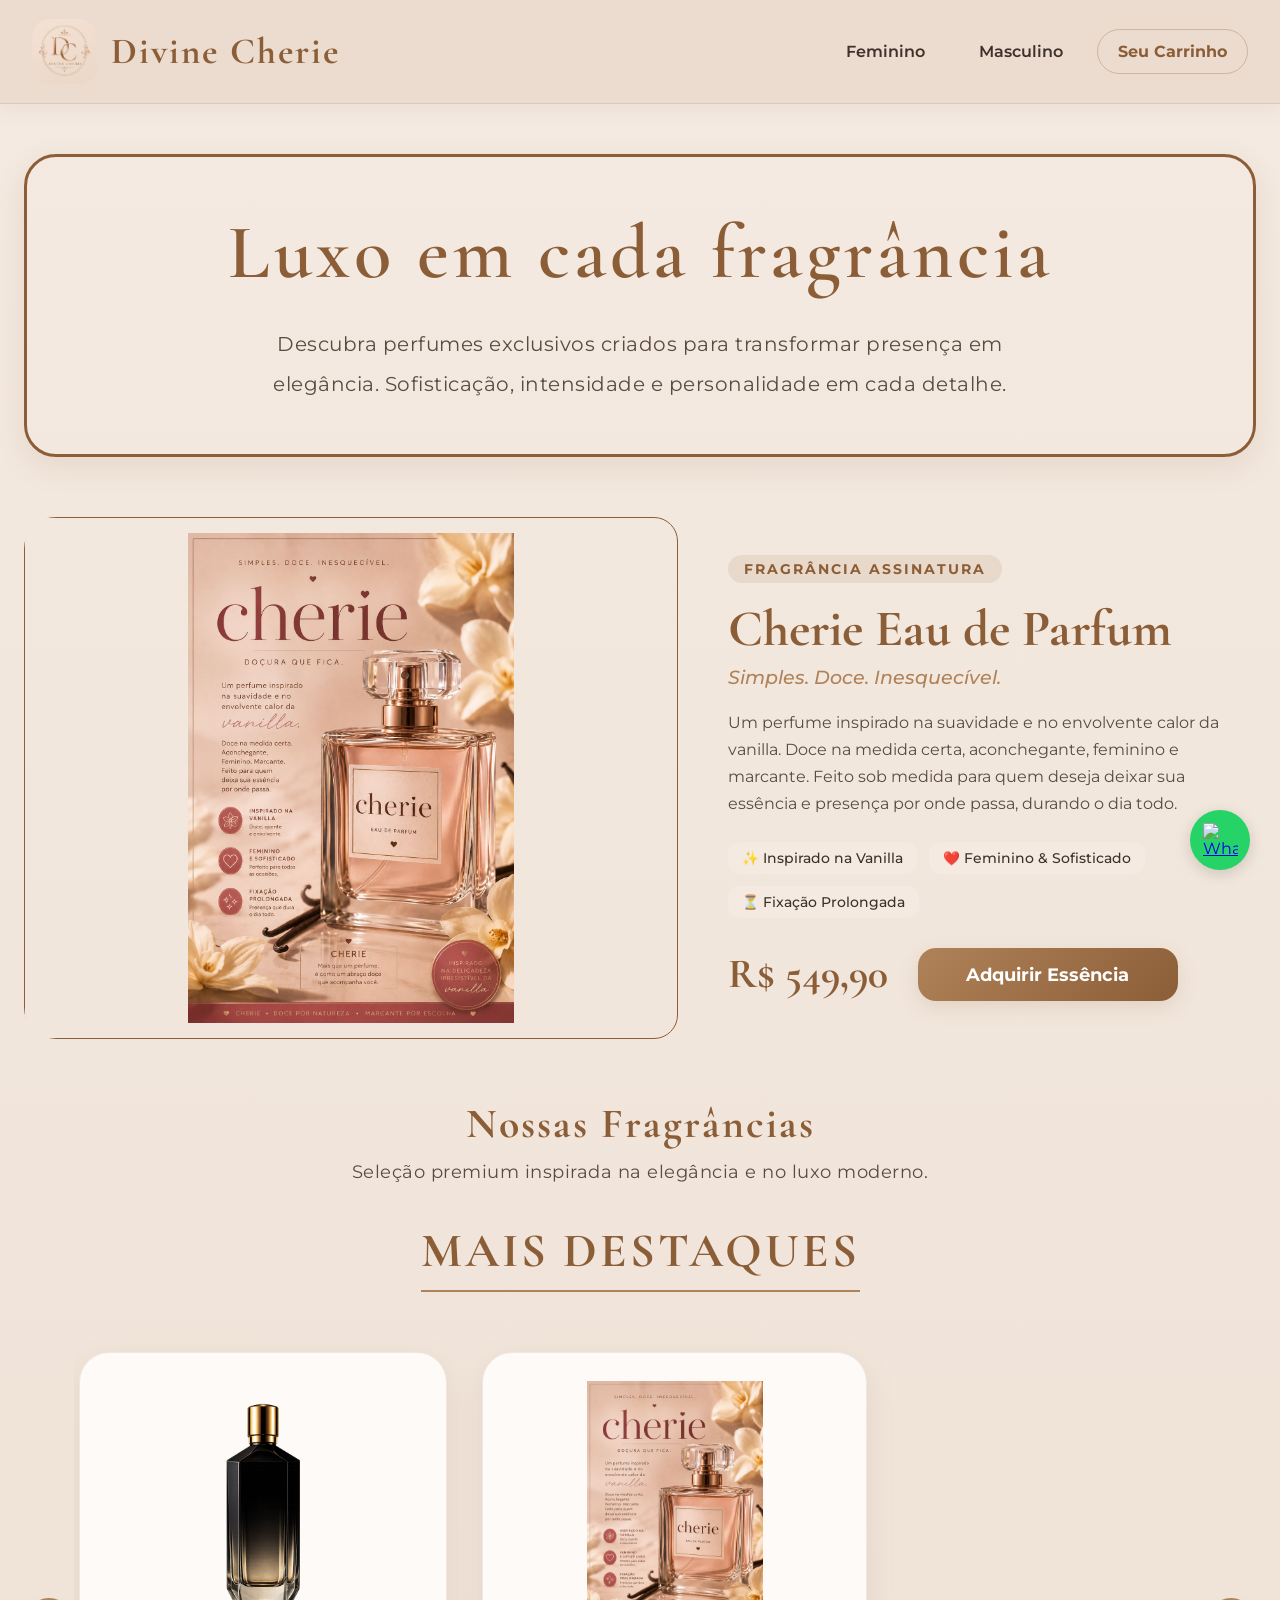
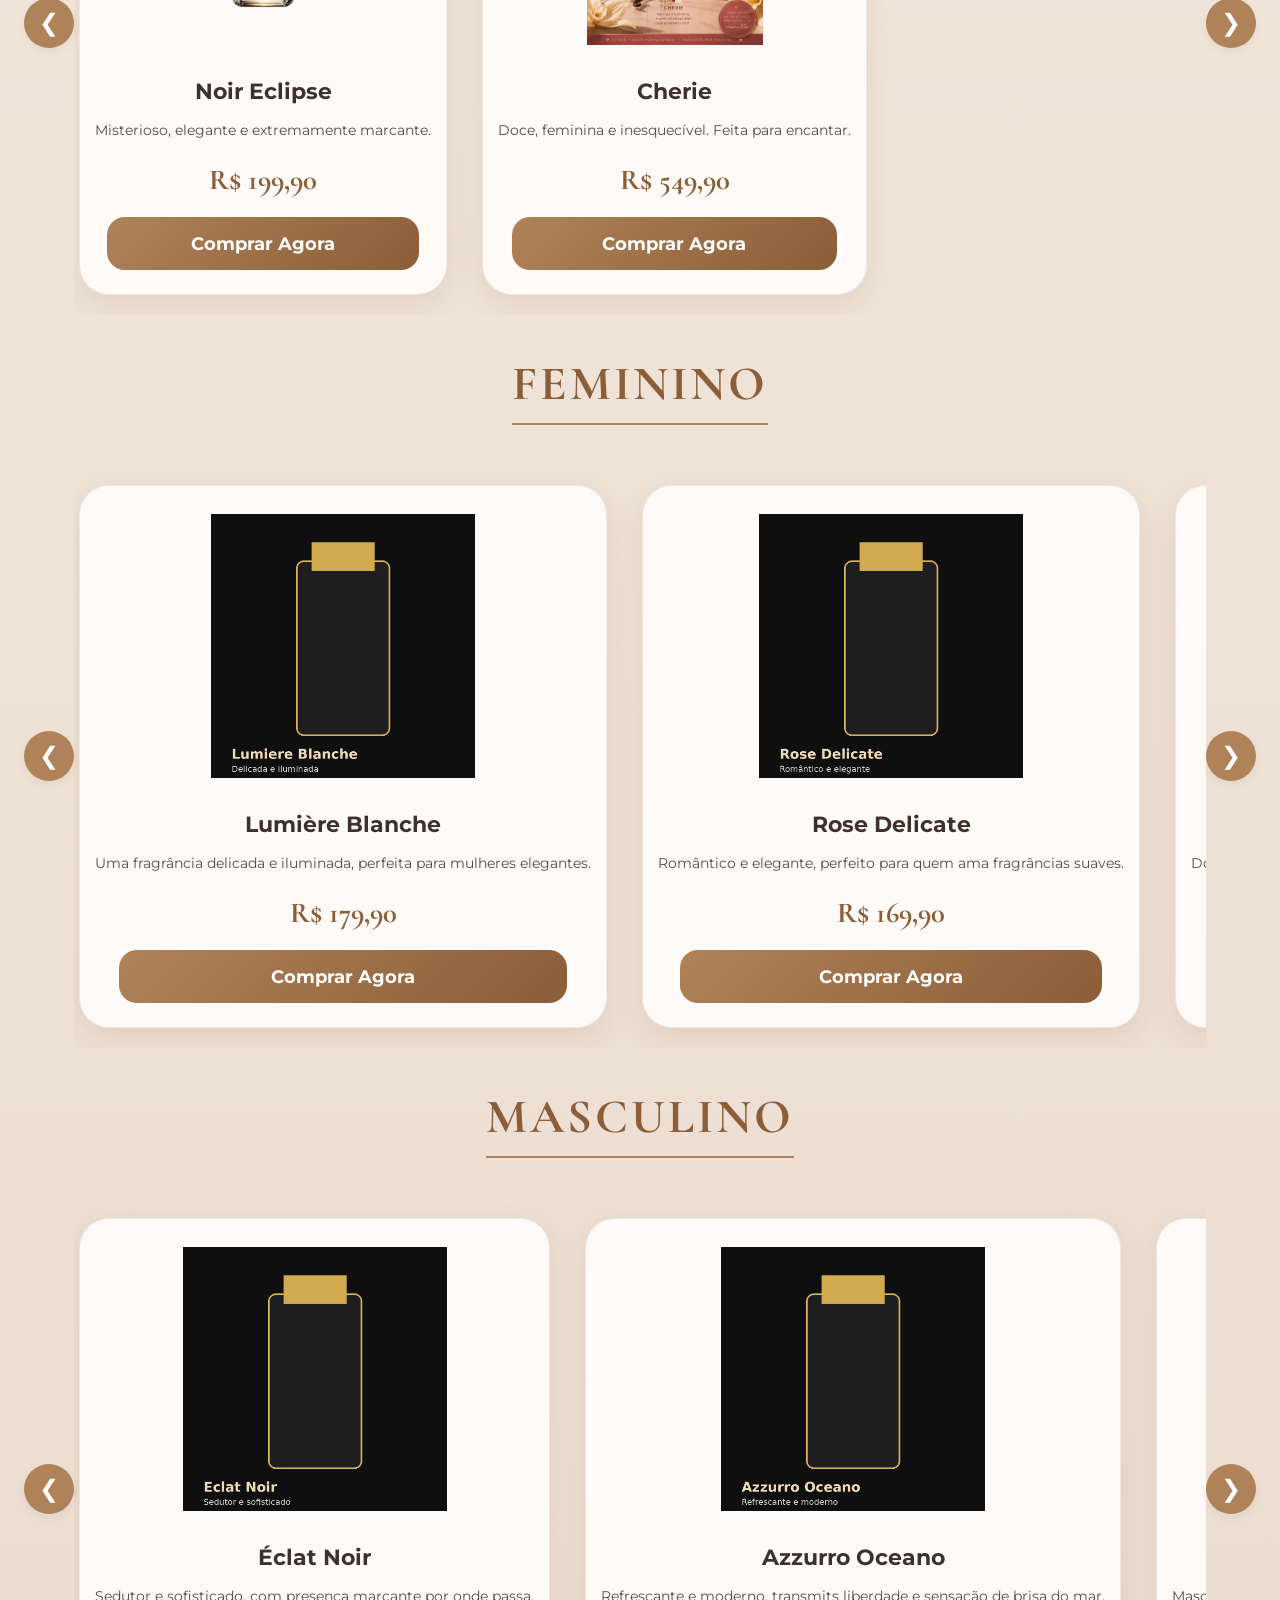
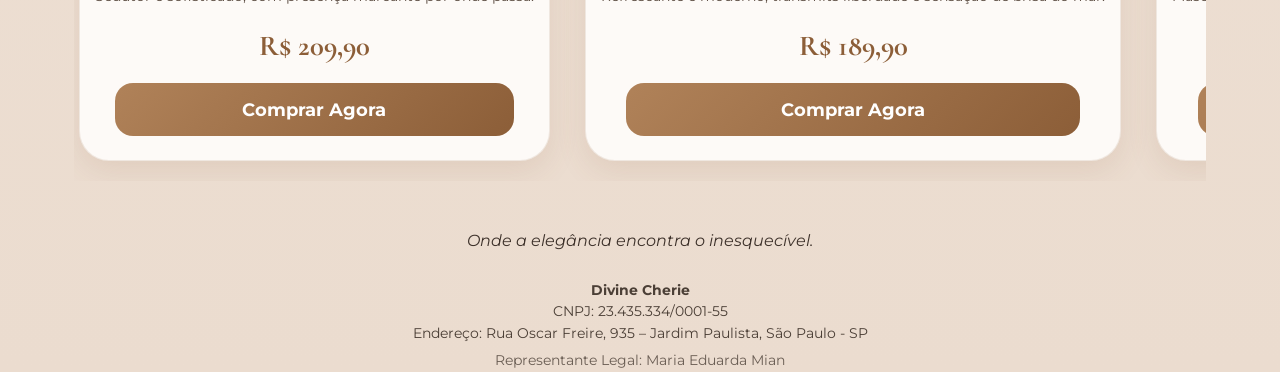
==== Site_perfumes2/index.html @ eb9f3f2d "Pp" ====
<!DOCTYPE html>
<html lang="pt-br">
<head>
    <meta charset="UTF-8">
    <meta name="viewport" content="width=device-width, initial-scale=1.0">
    <title>Divine Cherie</title>
    <link rel="stylesheet" href="style.css">
    <link rel="icon" href="Logo.jpeg" type="image/x-icon">
</head>
<body>

    <header>
        <nav>
            <div class="logo">
                <img src="Logo.jpeg" alt="Logo Divine Cherie" class="logo-img">
                <span>Divine Cherie</span>
            </div>
            
            <div class="menu-container">
                <ul>
                    <li><a href="#feminino">Feminino</a></li>
                    <li><a href="#masculino">Masculino</a></li>
                    <li><a href="carrinho.html" class="btn-carrinho-texto">Seu Carrinho</a></li>
                </ul>
            </div>
        </nav>
    </header>

    <main class="container">

        <section class="hero">
            <div class="hero-content">
                <h1>Luxo em cada fragrância</h1>
                <p>
                    Descubra perfumes exclusivos criados para transformar presença em elegância.
                    Sofisticação, intensidade e personalidade em cada detalhe.
                </p>
            </div>
        </section>

        <section class="super-destaque-container">
            <div class="super-destaque-banner">
                <div class="super-destaque-imagem">
                    <img src="cherie.jpeg" alt="Perfume Cherie - Doçura que fica">
                </div>
                <div class="super-destaque-info">
                    <span class="tag-exclusivo">Fragrância Assinatura</span>
                    <h2>Cherie Eau de Parfum</h2>
                    <p class="subtitulo-premium">Simples. Doce. Inesquecível.</p>
                    <p class="descricao-longa">
                        Um perfume inspirado na suavidade e no envolvente calor da vanilla. Doce na medida certa, aconchegante, feminino e marcante. Feito sob medida para quem deseja deixar sua essência e presença por onde passa, durando o dia todo.
                    </p>
                    <div class="caracteristicas-mini">
                        <span>✨ Inspirado na Vanilla</span>
                        <span>❤️ Feminino & Sofisticado</span>
                        <span>⏳ Fixação Prolongada</span>
                    </div>
                    <div class="preco-comprar-bloco">
                        <span class="preco-destaque">R$ 549,90</span>
                        <a href="carrinho.html?produto=Cherie&preco=549,90&img=cherie.jpeg" class="btn-comprar-premium">Adquirir Essência</a>
                    </div>
                </div>
            </div>
        </section>
        
        <div class="titulo-secao">
            <h2>Nossas Fragrâncias</h2>
            <p>Seleção premium inspirada na elegância e no luxo moderno.</p>
        </div>

        <h2 class="destaque-titulo">Mais Destaques</h2>
        
        <div class="carousel-container">
            <button class="arrow-btn left" onclick="moveSlide(-1, 'vitrine-destaque')">&#10094;</button>
            <div class="vitrine-wrapper">
                <div class="vitrine" id="vitrine-destaque">
                    <div class="card-produto">
                        <img src="noir eclipse.png" alt="Noir Eclipse">
                        <h3>Noir Eclipse</h3>
                        <p class="descricao">Misterioso, elegante e extremamente marcante.</p>
                        <span class="preco">R$ 199,90</span>
                        <a href="carrinho.html?produto=Noir%20Eclipse&preco=199,90&img=noir%20eclipse.png" class="btn-comprar">Comprar Agora</a>
                    </div>
                    <div class="card-produto">
                        <img src="cherie.jpeg" alt="Cherie">
                        <h3>Cherie</h3>
                        <p class="descricao">Doce, feminina e inesquecível. Feita para encantar.</p>
                        <span class="preco">R$ 549,90</span>
                        <a href="carrinho.html?produto=Cherie&preco=549,90&img=cherie.jpeg" class="btn-comprar">Comprar Agora</a>
                    </div>
                </div>
            </div>
            <button class="arrow-btn right" onclick="moveSlide(1, 'vitrine-destaque')">&#10095;</button>
        </div>

        <h2 class="destaque-titulo" id="feminino">Feminino</h2>
        
        <div class="carousel-container">
            <button class="arrow-btn left" onclick="moveSlide(-1, 'vitrine-feminino')">&#10094;</button>
            <div class="vitrine-wrapper">
                <div class="vitrine" id="vitrine-feminino">
                    <div class="card-produto">
                        <img src="Lumiere Blanche.png" alt="Lumière Blanche">
                        <h3>Lumière Blanche</h3>
                        <p class="descricao">Uma fragrância delicada e iluminada, perfeita para mulheres elegantes.</p>
                        <span class="preco">R$ 179,90</span>
                        <a href="carrinho.html?produto=Lumiere%20Blanche&preco=179,90&img=Lumiere%20Blanche.png" class="btn-comprar">Comprar Agora</a>
                    </div>
                    <div class="card-produto">
                        <img src="Rose Delicate.png" alt="Rose Delicate">
                        <h3>Rose Delicate</h3>
                        <p class="descricao">Romântico e elegante, perfeito para quem ama fragrâncias suaves.</p>
                        <span class="preco">R$ 169,90</span>
                        <a href="carrinho.html?produto=Rose%20Delicate&preco=169,90&img=Rose%20Delicate.png" class="btn-comprar">Comprar Agora</a>
                    </div>
                    <div class="card-produto">
                        <img src="Vanille Doree.png" alt="Vanille Dorée">
                        <h3>Vanille Dorée</h3>
                        <p class="descricao">Doce sofisticado e extremamente viciante, perfeito para noites especiais.</p>
                        <span class="preco">R$ 184,90</span>
                        <a href="carrinho.html?produto=Vanille%20Doree&preco=184,90&img=Vanille%20Doree.png" class="btn-comprar">Comprar Agora</a>
                    </div>
                    <div class="card-produto">
                        <img src="Lavanda Serena.png" alt="Lavanda Serena">
                        <h3>Lavanda Serena</h3>
                        <p class="descricao">Suave, elegante e relaxante, ideal para o dia a dia.</p>
                        <span class="preco">R$ 164,90</span>
                        <a href="carrinho.html?produto=Lavanda%20Serena&preco=164,90&img=Lavanda%20Serena.png" class="btn-comprar">Comprar Agora</a>
                    </div>
                    <div class="card-produto">
                        <img src="Pureza Floral.png" alt="Pureza Floral">
                        <h3>Pureza Floral</h3>
                        <p class="descricao">Delicado, confortável e elegante como pele limpa e hidratada.</p>
                        <span class="preco">R$ 174,90</span>
                        <a href="carrinho.html?produto=Pureza%20Floral&preco=174,90&img=Pureza%20Floral.png" class="btn-comprar">Comprar Agora</a>
                    </div>
                    <div class="card-produto">
                        <img src="Peche Veloutee.png" alt="Pêche Veloutée">
                        <h3>Pêche Veloutée</h3>
                        <p class="descricao">Doce delicado e feminino com toque aveludado irresistível.</p>
                        <span class="preco">R$ 169,90</span>
                        <a href="carrinho.html?produto=Peche%20Veloutee&preco=169,90&img=Peche%20Veloutee.png" class="btn-comprar">Comprar Agora</a>
                    </div>
                    <div class="card-produto">
                        <img src="Champagne Eternel.png" alt="Champagne Éternel">
                        <h3>Champagne Éternel</h3>
                        <p class="descricao">Luxuoso e brilhante, inspirado em celebrações inesquecíveis.</p>
                        <span class="preco">R$ 219,90</span>
                        <a href="carrinho.html?produto=Champagne%20Eternel&preco=219,90&img=Champagne%20Eternel.png" class="btn-comprar">Comprar Agora</a>
                    </div>
                    <div class="card-produto">
                        <img src="Aurora de Venus.png" alt="Aurora de Vênus">
                        <h3>Aurora de Vênus</h3>
                        <p class="descricao">Romântico e encantador, inspirado na delicadeza celestial.</p>
                        <span class="preco">R$ 189,90</span>
                        <a href="carrinho.html?produto=Aurora%20de%20Venus&preco=189,90&img=Aurora%20de%20Venus.png" class="btn-comprar">Comprar Agora</a>
                    </div>
                </div>
            </div>
            <button class="arrow-btn right" onclick="moveSlide(1, 'vitrine-feminino')">&#10095;</button>
        </div>

        <h2 class="destaque-titulo" id="masculino">Masculino</h2>
        
        <div class="carousel-container">
            <button class="arrow-btn left" onclick="moveSlide(-1, 'vitrine-masculino')">&#10094;</button>
            <div class="vitrine-wrapper">
                <div class="vitrine" id="vitrine-masculino">
                    <div class="card-produto">
                        <img src="Eclat Noir.png" alt="Éclat Noir">
                        <h3>Éclat Noir</h3>
                        <p class="descricao">Sedutor e sofisticado, com presença marcante por onde passa.</p>
                        <span class="preco">R$ 209,90</span>
                        <a href="carrinho.html?produto=Eclat%20Noir&preco=209,90&img=Eclat%20Noir.png" class="btn-comprar">Comprar Agora</a>
                    </div>
                    <div class="card-produto">
                        <img src="Azzurro Oceano.png" alt="Azzurro Oceano">
                        <h3>Azzurro Oceano</h3>
                        <p class="descricao">Refrescante e moderno, transmits liberdade e sensação de brisa do mar.</p>
                        <span class="preco">R$ 189,90</span>
                        <a href="carrinho.html?produto=Azzurro%20Oceano&preco=189,90&img=Azzurro%20Oceano.png" class="btn-comprar">Comprar Agora</a>
                    </div>
                    <div class="card-produto">
                        <img src="Intenso Homme.png" alt="Intenso Homme">
                        <h3>Intenso Homme</h3>
                        <p class="descricao">Masculino sofisticado e extremamente marcante para homens confiantes.</p>
                        <span class="preco">R$ 199,90</span>
                        <a href="carrinho.html?produto=Intenso%20Homme&preco=199,90&img=Intenso%20Homme.png" class="btn-comprar">Comprar Agora</a>
                    </div>
                    <div class="card-produto">
                        <img src="Forest Verde.png" alt="Forest Verde">
                        <h3>Forest Verde</h3>
                        <p class="descricao">Inspirado na natureza luxuosa e na elegância das florestas profundas.</p>
                        <span class="preco">R$ 194,90</span>
                        <a href="carrinho.html?produto=Forest%20Verde&preco=194,90&img=Forest%20Verde.png" class="btn-comprar">Comprar Agora</a>
                    </div>
                    <div class="card-produto">
                        <img src="Oud Premier.png" alt="Oud Premier">
                        <h3>Oud Premier</h3>
                        <p class="descricao">Luxuoso e exótico, inspirado na perfumaria árabe premium.</p>
                        <span class="preco">R$ 229,90</span>
                        <a href="carrinho.html?produto=Oud%20Premier&preco=229,90&img=Oud%20Premier.png" class="btn-comprar">Comprar Agora</a>
                    </div>
                    <div class="card-produto">
                        <img src="Santal Elegance.png" alt="Santal Élégance">
                        <h3>Santal Élégance</h3>
                        <p class="descricao">Elegante e refinado, perfeito para quem ama perfumes sofisticados.</p>
                        <span class="preco">R$ 214,90</span>
                        <a href="carrinho.html?produto=Santal%20Elegance&preco=214,90&img=Santal%20Elegance.png" class="btn-comprar">Comprar Agora</a>
                    </div>
                    <div class="card-produto">
                        <img src="Bleu Infini.png" alt="Bleu Infini">
                        <h3>Bleu Infini</h3>
                        <p class="descricao">Moderno, refrescante e extremamente versátil.</p>
                        <span class="preco">R$ 189,90</span>
                        <a href="carrinho.html?produto=Bleu%20Infini&preco=189,90&img=Bleu%20Infini.png" class="btn-comprar">Comprar Agora</a>
                    </div>
                    <div class="card-produto">
                        <img src="Citrus Frais.png" alt="Citrus Frais">
                        <h3>Citrus Frais</h3>
                        <p class="descricao">Leve, vibrante e perfeito para dias quentes.</p>
                        <span class="preco">R$ 159,90</span>
                        <a href="carrinho.html?produto=Citrus%20Frais&preco=159,90&img=Citrus%20Frais.png" class="btn-comprar">Comprar Agora</a>
                    </div>
                    <div class="card-produto">
                        <img src="Absoluto Noir.png" alt="Absoluto Noir">
                        <h3>Absoluto Noir</h3>
                        <p class="descricao">O perfume mais intenso e luxuoso da coleção Divine Cherie.</p>
                        <span class="preco">R$ 239,90</span>
                        <a href="carrinho.html?produto=Absoluto%20Noir&preco=239,90&img=Absoluto%20Noir.png" class="btn-comprar">Comprar Agora</a>
                    </div>
                    <div class="card-produto">
                        <img src="Magnetic Amber.png" alt="Magnétic Amber">
                        <h3>Magnétic Amber</h3>
                        <p class="descricao">Sensual e sofisticado, perfeito para noites elegantes.</p>
                        <span class="preco">R$ 224,90</span>
                        <a href="carrinho.html?produto=Magnetic%20Amber&preco=224,90&img=Magnetic%20Amber.png" class="btn-comprar">Comprar Agora</a>
                    </div>
                </div>
            </div>
            <button class="arrow-btn right" onclick="moveSlide(1, 'vitrine-masculino')">&#10095;</button>
        </div>
    </main>

    <a href="https://wa.me/5511945747137" target="_blank" class="whatsapp-popup">
        <img src="https://upload.wikimedia.org/wikipedia/commons/6/6b/WhatsApp.svg" alt="WhatsApp">
    </a>

    <footer class="rodape-site">
        <div class="frase-motivacional">
            <p style="text-align: center; font-style: italic; margin-bottom: 20px;">Onde a elegância encontra o inesquecível.</p>
        </div>
        <div class="informacoes-empresa" style="text-align: center; margin-top: 30px; font-size: 0.85rem; color: #4b3f36; line-height: 1.6;">
            <p><strong>Divine Cherie</strong></p>
            <p>CNPJ: 23.435.334/0001-55</p>
            <p>Endereço: Rua Oscar Freire, 935 – Jardim Paulista, São Paulo - SP</p>
            <p style="margin-top: 5px; opacity: 0.8;">Representante Legal: Maria Eduarda Mian</p>
        </div>
    </footer>

    <script>
        const positions = {
            'vitrine-destaque': 0,
            'vitrine-feminino': 0,
            'vitrine-masculino': 0
        };

        function moveSlide(direction, id) {
            const vitrine = document.getElementById(id);
            const card = vitrine.querySelector('.card-produto');
            const wrapper = vitrine.parentElement;
            const cardWidth = card.offsetWidth + 35; 
            const maxScroll = vitrine.scrollWidth - wrapper.offsetWidth;

            positions[id] += direction * cardWidth;

            if (positions[id] < 0) positions[id] = 0;
            if (positions[id] > maxScroll) positions[id] = maxScroll;

            vitrine.style.transform = `translateX(-${positions[id]}px)`;
        }

        document.addEventListener("DOMContentLoaded", function() {
            const imagens = document.querySelectorAll('.vitrine img, .logo-img, .super-destaque-imagem img');
            imagens.forEach(img => {
                const srcAtual = img.getAttribute('src');
                if (srcAtual && !srcAtual.startsWith('Imagens/') && !srcAtual.startsWith('http')) {
                    img.setAttribute('src', 'Imagens/' + srcAtual);
                }
            });
            const favicon = document.querySelector("link[rel*='icon']");
            if (favicon) {
                const favSrc = favicon.getAttribute('href');
                if (favSrc && !favSrc.startsWith('Imagens/')) {
                    favicon.setAttribute('href', 'Imagens/' + favSrc);
                }
            }
        });
    </script>
</body>
</html>
---- Site_perfumes2/style.css ----
@import url('https://fonts.googleapis.com/css2?family=Cormorant+Garamond:wght@500;600;700&family=Montserrat:wght@300;400;500;600;700&display=swap');

:root {
    --bg: #ebdccf;
    --bg-soft: #f4eae1;
    --white: #fdfaf7;
    --gold: #b08259;
    --gold-dark: #8c5e38;
    --brown: #3d312a;
    --text-light: #5a4b40;
    --shadow: 0 10px 30px rgba(140, 94, 56, 0.12);
    --shadow-hover: 0 18px 40px rgba(140, 94, 56, 0.18);
    --radius: 24px;
    --transition: all 0.35s ease;
}

* {
    margin: 0;
    padding: 0;
    box-sizing: border-box;
}

html {
    scroll-behavior: smooth;
}

body {
    background: linear-gradient(to bottom, var(--bg-soft), var(--bg));
    color: var(--brown);
    font-family: 'Montserrat', sans-serif;
    overflow-x: hidden;
}

header {
    position: sticky;
    top: 0;
    z-index: 1000;
    background: #ebdccf;
    backdrop-filter: blur(14px);
    border-bottom: 1px solid rgba(140, 94, 56, 0.15);
    box-shadow: 0 4px 20px rgba(140, 94, 56, 0.08);
}

nav {
    max-width: 1400px;
    margin: auto;
    display: flex;
    justify-content: space-between;
    align-items: center;
    padding: 1.2rem 2rem;
}

.logo {
    display: flex;
    align-items: center;
    gap: 14px;
    cursor: pointer;
}

.logo span {
    font-family: 'Cormorant Garamond', serif;
    font-size: 2.3rem;
    font-weight: 700;
    letter-spacing: 2px;
    color: var(--gold-dark);
}

.logo-img {
    width: 65px;
    height: 65px;
    border-radius: 18px;
    object-fit: cover;
    transition: var(--transition);
}

.logo-img:hover {
    transform: scale(1.08);
}

.menu-container {
    display: flex;
    align-items: center;
    gap: 24px;
}

nav ul {
    list-style: none;
    display: flex;
    gap: 14px;
    align-items: center;
}

nav ul li a {
    text-decoration: none;
    color: var(--brown);
    font-weight: 600;
    padding: 12px 20px;
    border-radius: 999px;
    transition: var(--transition);
}

nav ul li a:hover {
    background: linear-gradient(135deg, var(--gold), var(--gold-dark));
    color: white;
    transform: translateY(-2px);
    box-shadow: 0 10px 25px rgba(140, 94, 56, 0.25);
}

.btn-carrinho-texto {
    font-weight: 700;
    color: var(--gold-dark);
    border: 1px solid rgba(140, 94, 56, 0.3);
}

.container {
    max-width: 1400px;
    margin: auto;
    padding: 50px 24px;
}

.hero {
    background: transparent;
    border: 3px solid var(--gold-dark);
    min-height: 260px;
    border-radius: 32px;
    display: flex;
    align-items: center;
    justify-content: center;
    text-align: center;
    padding: 50px 40px;
    margin-bottom: 60px;
    box-shadow: var(--shadow);
}

.hero-content h1 {
    font-family: 'Cormorant Garamond', serif;
    font-size: 4.8rem;
    font-weight: 600;
    color: var(--gold-dark);
    margin-bottom: 24px;
    letter-spacing: 4px;
    line-height: 1.2;
}

.hero-content p {
    color: var(--text-light);
    font-size: 1.25rem;
    font-weight: 400;
    max-width: 780px;
    margin: auto;
    line-height: 2;
    letter-spacing: 0.5px;
}

.super-destaque-container {
    width: 100%;
    margin-bottom: 60px;
}

.super-destaque-banner {
    display: flex;
    background: transparent;
    border-radius: 32px;
    overflow: hidden;
    padding: 0;
    gap: 40px;
}

/* Alterações aplicadas aqui para deixar a imagem maior e a borda dourada e fina */
.super-destaque-imagem {
    flex: 1.2; /* Aumentado de 1 para 1.2 para dar mais destaque e espaço para a imagem */
    min-height: 520px; /* Aumentado o tamanho vertical do bloco */
    display: flex;
    justify-content: center;
    align-items: center;
    padding: 15px; /* Reduzido o padding interno para expandir a imagem */
    border: 1.5px solid var(--gold-dark); /* Borda fina e em dourado escuro */
    border-radius: 24px;
    background: transparent;
}

.super-destaque-imagem img {
    width: 100%;
    height: 100%;
    max-height: 490px; /* Permitindo que a imagem ocupe mais espaço vertical */
    object-fit: contain;
    transition: var(--transition);
}

.super-destaque-banner:hover .super-destaque-imagem img {
    transform: scale(1.03);
}

.super-destaque-info {
    flex: 1;
    padding: 30px 10px;
    display: flex;
    flex-direction: column;
    justify-content: center;
    align-items: flex-start;
}

.tag-exclusivo {
    display: inline-block;
    background: rgba(176, 130, 89, 0.15);
    color: var(--gold-dark);
    font-size: 0.85rem;
    font-weight: 700;
    text-transform: uppercase;
    letter-spacing: 2px;
    padding: 6px 16px;
    border-radius: 999px;
    margin-bottom: 18px;
}

.super-destaque-info h2 {
    font-family: 'Cormorant Garamond', serif;
    font-size: 3.2rem;
    font-weight: 700;
    color: var(--gold-dark);
    line-height: 1.1;
    margin-bottom: 8px;
}

.subtitulo-premium {
    font-size: 1.2rem;
    font-weight: 500;
    color: var(--gold);
    font-style: italic;
    margin-bottom: 20px;
}

.descricao-longa {
    font-size: 1rem;
    line-height: 1.7;
    color: var(--text-light);
    margin-bottom: 24px;
}

.caracteristicas-mini {
    display: flex;
    flex-wrap: wrap;
    gap: 12px;
    margin-bottom: 30px;
}

.caracteristicas-mini span {
    font-size: 0.85rem;
    font-weight: 500;
    background: var(--bg-soft);
    color: var(--brown);
    padding: 8px 14px;
    border-radius: 12px;
}

.preco-comprar-bloco {
    display: flex;
    align-items: center;
    gap: 30px;
    width: 100%;
}

.preco-destaque {
    font-family: 'Cormorant Garamond', serif;
    font-size: 2.6rem;
    font-weight: 700;
    color: var(--gold-dark);
}

.btn-comprar-premium {
    flex: 1;
    max-width: 260px;
    border: none;
    border-radius: 18px;
    padding: 16px 24px;
    font-size: 1.1rem;
    font-weight: 700;
    cursor: pointer;
    background: linear-gradient(135deg, var(--gold), var(--gold-dark));
    color: white;
    transition: var(--transition);
    text-decoration: none;
    text-align: center;
    box-shadow: 0 6px 20px rgba(140, 94, 56, 0.15);
}

.btn-comprar-premium:hover {
    transform: translateY(-3px);
    box-shadow: 0 12px 25px rgba(140, 94, 56, 0.25);
}

.titulo-secao {
    text-align: center;
    margin-bottom: 40px;
}

.titulo-secao h2 {
    font-family: 'Cormorant Garamond', serif;
    font-size: 2.6rem;
    font-weight: 700;
    color: var(--gold-dark);
    margin-bottom: 12px;
    letter-spacing: 2px;
}

.titulo-secao p {
    font-size: 1.1rem;
    color: var(--text-light);
    letter-spacing: 0.5px;
}

.destaque-titulo {
    font-family: 'Cormorant Garamond', serif;
    text-align: center;
    font-size: 3rem;
    color: var(--gold-dark);
    margin: 40px 0;
    letter-spacing: 3px;
    text-transform: uppercase;
    border-bottom: 2px solid var(--gold);
    display: table;
    margin-left: auto;
    margin-right: auto;
    padding-bottom: 10px;
}

.carousel-container {
    position: relative;
    display: flex;
    align-items: center;
    width: 100%;
}

.vitrine-wrapper {
    overflow: hidden;
    width: 100%;
    padding: 20px 5px;
}

.vitrine {
    display: flex;
    gap: 35px;
    transition: transform 0.5s ease-in-out;
}

.card-produto {
    min-width: 300px;
    flex: 0 0 auto;
    background: var(--white);
    backdrop-filter: blur(16px);
    border: 1px solid rgba(140, 94, 56, 0.12);
    border-radius: 30px;
    overflow: hidden;
    box-shadow: var(--shadow);
    transition: var(--transition);
    text-align: center;
    padding-bottom: 24px;
}

.card-produto:hover {
    transform: translateY(-5px);
    box-shadow: var(--shadow-hover);
}

.card-produto img {
    width: 100%;
    height: 320px;
    object-fit: contain;
    padding: 28px;
    transition: transform 0.5s ease;
}

.card-produto h3 {
    font-size: 1.4rem;
    margin-bottom: 8px;
    color: var(--brown);
}

.descricao {
    font-size: 0.9rem;
    color: var(--text-light);
    padding: 0 15px;
    margin-bottom: 15px;
    min-height: 34px;
    display: flex;
    align-items: center;
    justify-content: center;
}

.preco {
    display: block;
    font-size: 1.8rem;
    font-weight: 700;
    color: var(--gold-dark);
    margin-bottom: 20px;
    font-family: 'Cormorant Garamond', serif;
}

.arrow-btn {
    background: var(--gold);
    color: white;
    border: none;
    font-size: 1.5rem;
    width: 50px;
    height: 50px;
    cursor: pointer;
    border-radius: 50%;
    z-index: 10;
    transition: var(--transition);
    flex-shrink: 0;
    box-shadow: 0 4px 10px rgba(0,0,0,0.05);
}

.arrow-btn:hover {
    background: var(--gold-dark);
    transform: scale(1.1);
}

.btn-comprar {
    display: block;
    width: 85%;
    margin: 0 auto;
    border: none;
    border-radius: 18px;
    padding: 16px;
    font-size: 1.1rem;
    font-weight: 700;
    cursor: pointer;
    background: linear-gradient(135deg, var(--gold), var(--gold-dark));
    color: white;
    transition: var(--transition);
    text-decoration: none;
    text-align: center;
}

.btn-comprar:hover {
    transform: translateY(-3px);
    box-shadow: 0 12px 25px rgba(140, 94, 56, 0.25);
}

.whatsapp-popup {
    position: fixed;
    bottom: 30px;
    right: 30px;
    width: 60px;
    height: 60px;
    background-color: #25d366;
    border-radius: 50%;
    display: flex;
    justify-content: center;
    align-items: center;
    box-shadow: 0 4px 15px rgba(0, 0, 0, 0.15);
    z-index: 9999;
    transition: all 0.3s ease;
}

.whatsapp-popup:hover {
    transform: scale(1.1);
    box-shadow: 0 6px 20px rgba(37, 211, 102, 0.3);
}

.whatsapp-popup img {
    width: 35px;
    height: 35px;
}

@media (max-width: 992px) {
    .super-destaque-banner {
        flex-direction: column;
        gap: 20px;
    }
    .super-destaque-imagem {
        min-height: 300px;
    }
    .super-destaque-info {
        padding: 10px;
    }
    .super-destaque-info h2 {
        font-size: 2.4rem;
    }
    .preco-comprar-bloco {
        flex-direction: column;
        align-items: flex-start;
        gap: 15px;
    }
    .btn-comprar-premium {
        max-width: 100%;
        width: 100%;
    }
    .card-produto { 
        min-width: 260px; 
    }
    .hero-content h1 { 
        font-size: 3.2rem; 
    }
    .hero-content p { 
        font-size: 1.1rem; 
    }
    .destaque-titulo { 
        font-size: 2.2rem; 
    }
}
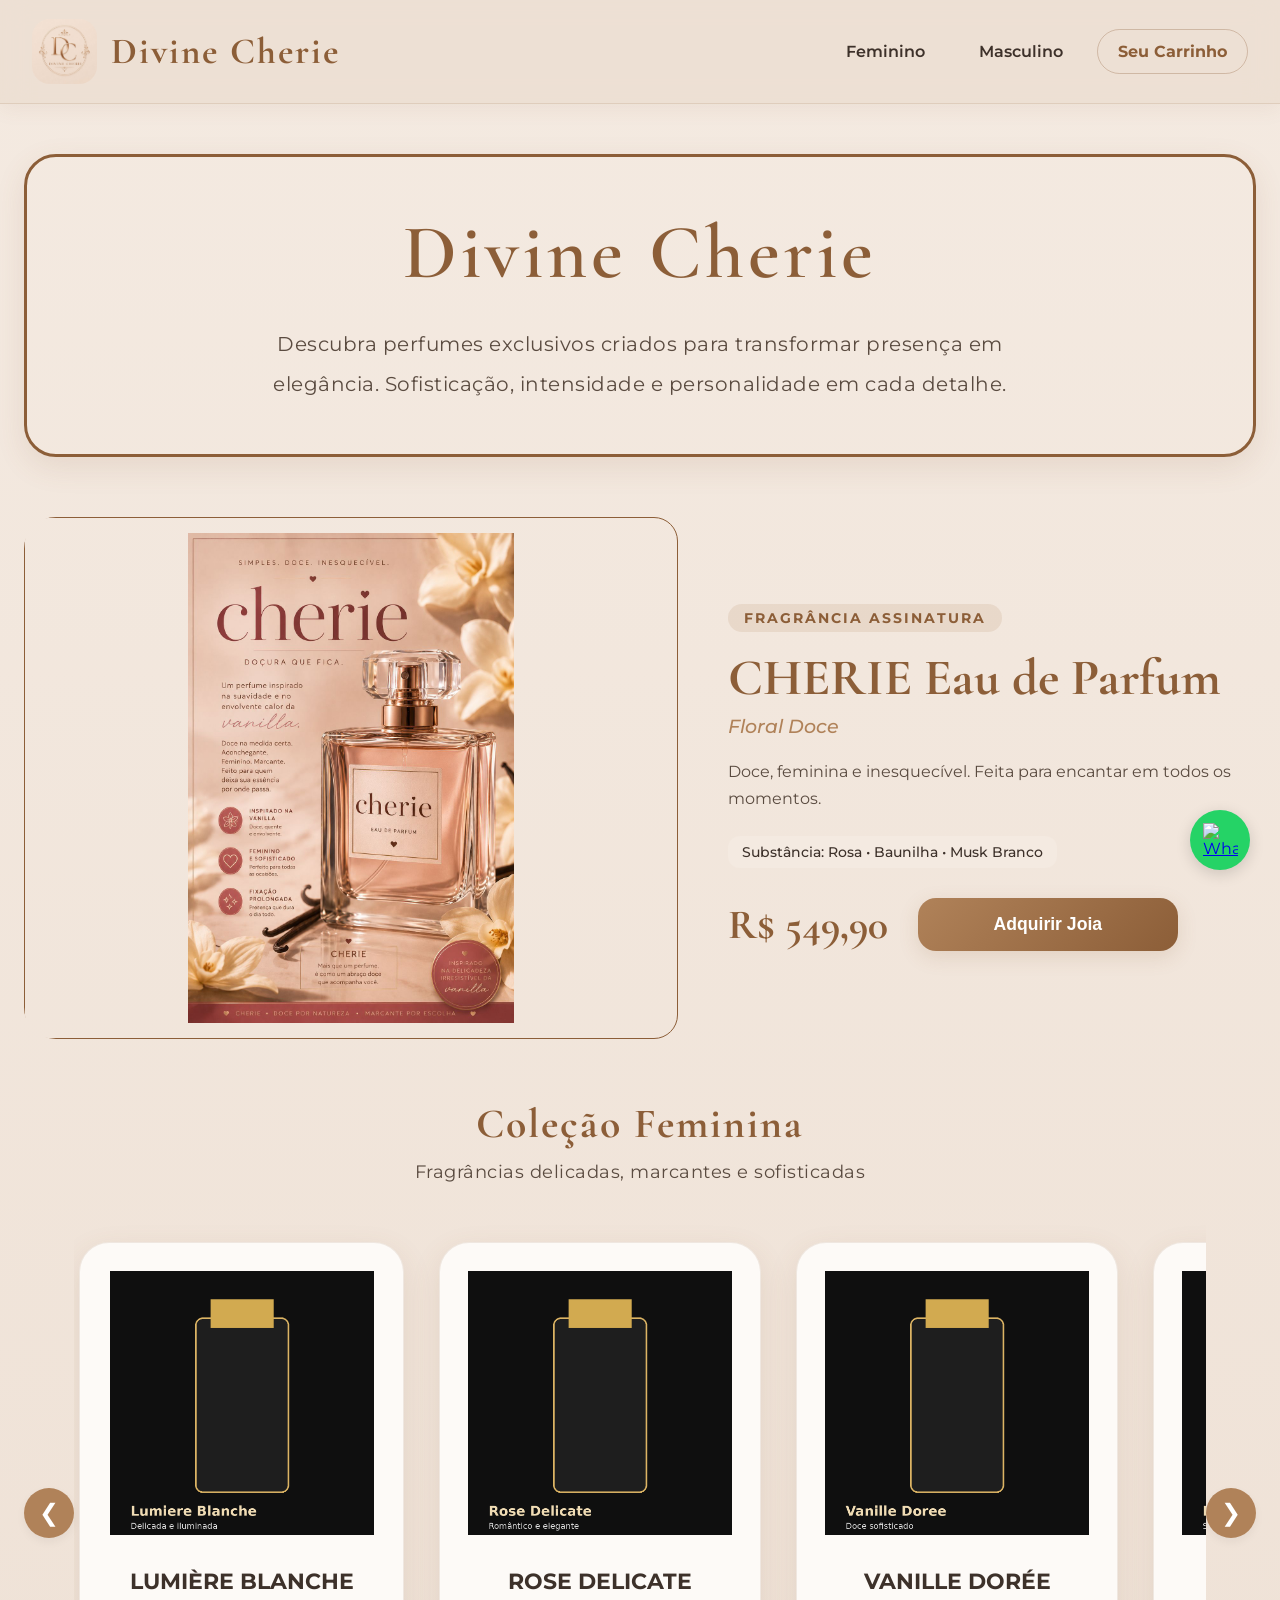
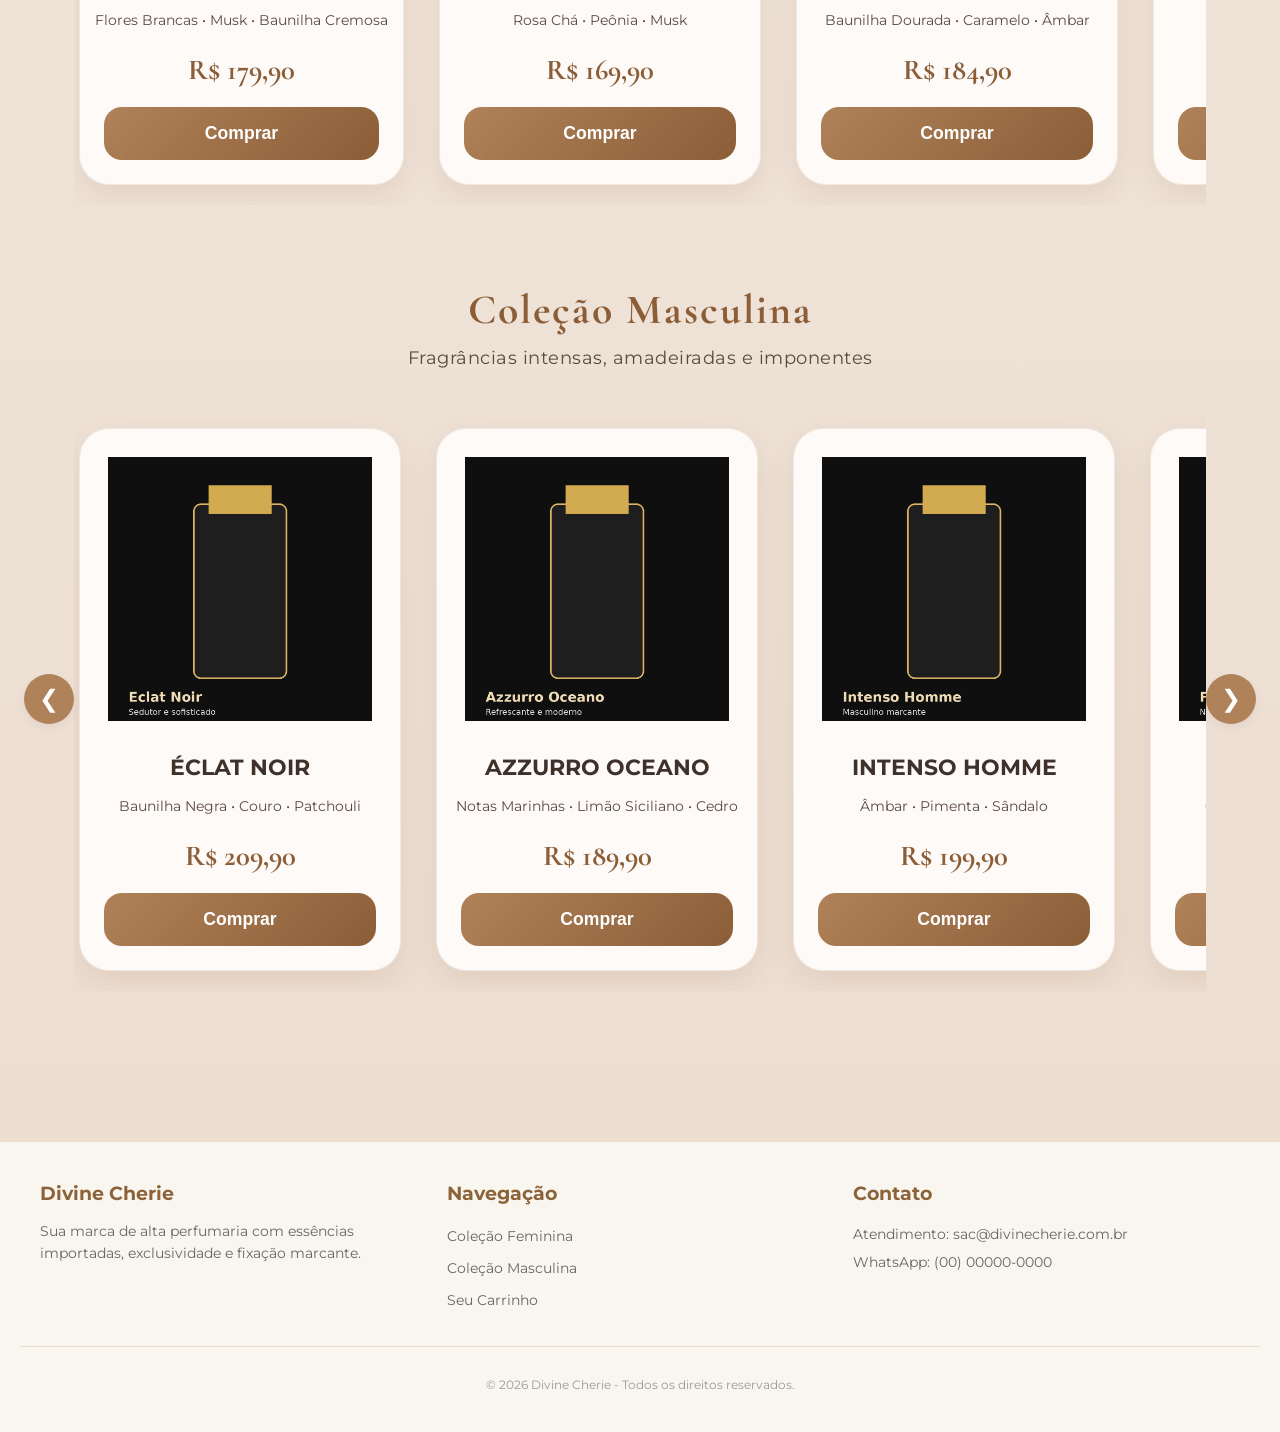
==== commit 83c0c810: "Pp" ====
--- a/Site_perfumes2/index.html
+++ b/Site_perfumes2/index.html
@@ -3,299 +3,203 @@
 <head>
     <meta charset="UTF-8">
     <meta name="viewport" content="width=device-width, initial-scale=1.0">
-    <title>Divine Cherie</title>
-    <link rel="stylesheet" href="style.css">
-    <link rel="icon" href="Logo.jpeg" type="image/x-icon">
+    <title>Divine Cherie - Alta Perfumaria</title>
+    <link rel="stylesheet" href="style.css?v=2">
+    <link rel="icon" href="Imagens/Logo.jpeg" type="image/x-icon">
+    <style>
+        html {
+            scroll-behavior: smooth;
+        }
+    </style>
 </head>
 <body>
 
     <header>
         <nav>
-            <div class="logo">
-                <img src="Logo.jpeg" alt="Logo Divine Cherie" class="logo-img">
+            <div class="logo" onclick="window.location.href='index.html'" style="cursor: pointer;">
+                <img src="Imagens/Logo.jpeg" alt="Logo Divine Cherie" class="logo-img">
                 <span>Divine Cherie</span>
             </div>
-            
             <div class="menu-container">
                 <ul>
-                    <li><a href="#feminino">Feminino</a></li>
-                    <li><a href="#masculino">Masculino</a></li>
-                    <li><a href="carrinho.html" class="btn-carrinho-texto">Seu Carrinho</a></li>
+                    <li><button class="btn-menu-nav" onclick="rolarParaSecao('feminino')">Feminino</button></li>
+                    <li><button class="btn-menu-nav" onclick="rolarParaSecao('masculino')">Masculino</button></li>
+                    <li><button class="btn-carrinho-texto" onclick="window.location.href='carrinho.html'">Seu Carrinho</button></li>
                 </ul>
             </div>
         </nav>
     </header>
 
     <main class="container">
-
         <section class="hero">
             <div class="hero-content">
-                <h1>Luxo em cada fragrância</h1>
-                <p>
-                    Descubra perfumes exclusivos criados para transformar presença em elegância.
-                    Sofisticação, intensidade e personalidade em cada detalhe.
-                </p>
-            </div>
-        </section>
-
-        <section class="super-destaque-container">
-            <div class="super-destaque-banner">
-                <div class="super-destaque-imagem">
-                    <img src="cherie.jpeg" alt="Perfume Cherie - Doçura que fica">
-                </div>
-                <div class="super-destaque-info">
-                    <span class="tag-exclusivo">Fragrância Assinatura</span>
-                    <h2>Cherie Eau de Parfum</h2>
-                    <p class="subtitulo-premium">Simples. Doce. Inesquecível.</p>
-                    <p class="descricao-longa">
-                        Um perfume inspirado na suavidade e no envolvente calor da vanilla. Doce na medida certa, aconchegante, feminino e marcante. Feito sob medida para quem deseja deixar sua essência e presença por onde passa, durando o dia todo.
-                    </p>
-                    <div class="caracteristicas-mini">
-                        <span>✨ Inspirado na Vanilla</span>
-                        <span>❤️ Feminino & Sofisticado</span>
-                        <span>⏳ Fixação Prolongada</span>
-                    </div>
-                    <div class="preco-comprar-bloco">
-                        <span class="preco-destaque">R$ 549,90</span>
-                        <a href="carrinho.html?produto=Cherie&preco=549,90&img=cherie.jpeg" class="btn-comprar-premium">Adquirir Essência</a>
+                <h1>Divine Cherie</h1>
+                <p>Descubra perfumes exclusivos criados para transformar presença em elegância. Sofisticação, intensidade e personalidade em cada detalhe.</p>
+            </div>
+        </section>
+
+        <section class="super-destaque-container" id="container-assinatura">
+        </section>
+
+        <section class="secao-produtos" id="feminino">
+            <div class="titulo-secao">
+                <h2>Coleção Feminina</h2>
+                <p>Fragrâncias delicadas, marcantes e sofisticadas</p>
+            </div>
+            
+            <div class="carousel-container">
+                <button class="arrow-btn prev" onclick="scrollCarrossel('vitrine-feminina', -1)">&#10094;</button>
+                <div class="vitrine-wrapper">
+                    <div class="vitrine" id="vitrine-feminina">
                     </div>
                 </div>
-            </div>
-        </section>
-        
-        <div class="titulo-secao">
-            <h2>Nossas Fragrâncias</h2>
-            <p>Seleção premium inspirada na elegância e no luxo moderno.</p>
-        </div>
-
-        <h2 class="destaque-titulo">Mais Destaques</h2>
-        
-        <div class="carousel-container">
-            <button class="arrow-btn left" onclick="moveSlide(-1, 'vitrine-destaque')">&#10094;</button>
-            <div class="vitrine-wrapper">
-                <div class="vitrine" id="vitrine-destaque">
-                    <div class="card-produto">
-                        <img src="noir eclipse.png" alt="Noir Eclipse">
-                        <h3>Noir Eclipse</h3>
-                        <p class="descricao">Misterioso, elegante e extremamente marcante.</p>
-                        <span class="preco">R$ 199,90</span>
-                        <a href="carrinho.html?produto=Noir%20Eclipse&preco=199,90&img=noir%20eclipse.png" class="btn-comprar">Comprar Agora</a>
-                    </div>
-                    <div class="card-produto">
-                        <img src="cherie.jpeg" alt="Cherie">
-                        <h3>Cherie</h3>
-                        <p class="descricao">Doce, feminina e inesquecível. Feita para encantar.</p>
-                        <span class="preco">R$ 549,90</span>
-                        <a href="carrinho.html?produto=Cherie&preco=549,90&img=cherie.jpeg" class="btn-comprar">Comprar Agora</a>
+                <button class="arrow-btn next" onclick="scrollCarrossel('vitrine-feminina', 1)">&#10095;</button>
+            </div>
+        </section>
+
+        <section class="secao-produtos" id="masculino" style="margin-top: 80px;">
+            <div class="titulo-secao">
+                <h2>Coleção Masculina</h2>
+                <p>Fragrâncias intensas, amadeiradas e imponentes</p>
+            </div>
+            
+            <div class="carousel-container">
+                <button class="arrow-btn prev" onclick="scrollCarrossel('vitrine-masculina', -1)">&#10094;</button>
+                <div class="vitrine-wrapper">
+                    <div class="vitrine" id="vitrine-masculina">
                     </div>
                 </div>
-            </div>
-            <button class="arrow-btn right" onclick="moveSlide(1, 'vitrine-destaque')">&#10095;</button>
+                <button class="arrow-btn next" onclick="scrollCarrossel('vitrine-masculina', 1)">&#10095;</button>
+            </div>
+        </section>
+    </main>
+
+    <footer style="margin-top: 100px; padding: 40px 20px; background-color: #f9f6f0; border-top: 1px solid #eaddca; text-align: center;">
+        <div style="max-width: 1200px; margin: 0 auto; display: flex; flex-wrap: wrap; justify-content: space-between; text-align: left; gap: 20px;">
+            <div style="flex: 1; min-width: 250px;">
+                <h3 style="color: #8c6239; margin-bottom: 15px;">Divine Cherie</h3>
+                <p style="color: #666; font-size: 14px; line-height: 1.6;">Sua marca de alta perfumaria com essências importadas, exclusividade e fixação marcante.</p>
+            </div>
+            <div style="flex: 1; min-width: 250px;">
+                <h3 style="color: #8c6239; margin-bottom: 15px;">Navegação</h3>
+                <ul style="list-style: none; padding: 0; line-height: 2;">
+                    <li><span onclick="rolarParaSecao('feminino')" style="color: #666; cursor: pointer; font-size: 14px;">Coleção Feminina</span></li>
+                    <li><span onclick="rolarParaSecao('masculino')" style="color: #666; cursor: pointer; font-size: 14px;">Coleção Masculina</span></li>
+                    <li><span onclick="window.location.href='carrinho.html'" style="color: #666; cursor: pointer; font-size: 14px;">Seu Carrinho</span></li>
+                </ul>
+            </div>
+            <div style="flex: 1; min-width: 250px;">
+                <h3 style="color: #8c6239; margin-bottom: 15px;">Contato</h3>
+                <p style="color: #666; font-size: 14px; line-height: 2;">Atendimento: sac@divinecherie.com.br<br>WhatsApp: (00) 00000-0000</p>
+            </div>
         </div>
-
-        <h2 class="destaque-titulo" id="feminino">Feminino</h2>
-        
-        <div class="carousel-container">
-            <button class="arrow-btn left" onclick="moveSlide(-1, 'vitrine-feminino')">&#10094;</button>
-            <div class="vitrine-wrapper">
-                <div class="vitrine" id="vitrine-feminino">
+        <hr style="border: 0; border-top: 1px solid #eaddca; margin: 30px 0;">
+        <p style="color: #999; font-size: 12px;">&copy; 2026 Divine Cherie - Todos os direitos reservados.</p>
+    </footer>
+
+    <a href="https://wa.me/5500000000000" class="whatsapp-popup" target="_blank" rel="noopener noreferrer">
+        <img src="https://upload.wikimedia.org/wikipedia/commons/6/6b/WhatsApp.svg" alt="WhatsApp Contato">
+    </a>
+
+    <script>
+        function carregarProdutosDoBanco() {
+            const produtos = [
+                { nome: "ÉCLAT NOIR", preco: 209.90, familia_olfativa: "Amadeirado Oriental", essencia_principal: "Baunilha Negra • Couro • Patchouli", descricao: "Sedutor e sofisticado, Éclat Noir foi criado para pessoas intensas e elegantes.", imagem: "Imagens/Eclat Noir.png" },
+                { nome: "LUMIÈRE BLANCHE", preco: 179.90, familia_olfativa: "Floral Musk", essencia_principal: "Flores Brancas • Musk • Baunilha Cremosa", descricao: "Uma fragrância delicada e iluminada, perfeita para mulheres elegantes e românticas.", imagem: "Imagens/Lumiere Blanche.png" },
+                { nome: "AZZURRO OCEANO", preco: 189.90, familia_olfativa: "Aquático Aromático", essencia_principal: "Notas Marinhas • Limão Siciliano • Cedro", descricao: "Refrescante e moderno, transmite liberdade e sensação de brisa do mar.", imagem: "Imagens/Azzurro Oceano.png" },
+                { nome: "INTENSO HOMME", preco: 199.90, familia_olfativa: "Amadeirado Especiado", essencia_principal: "Âmbar • Pimenta • Sândalo", descricao: "Masculino sofisticado e extremamente marcante para homens confiantes.", imagem: "Imagens/Intenso Homme.png" },
+                { nome: "ROSE DELICATE", preco: 169.90, familia_olfativa: "Floral Rosado", essencia_principal: "Rosa Chá • Peônia • Musk", descricao: "Romântico e elegante, perfeito para quem ama fragrâncias femininas suaves.", imagem: "Imagens/Rose Delicate.png" },
+                { nome: "VANILLE DORÉE", preco: 184.90, familia_olfativa: "Oriental Gourmand", essencia_principal: "Baunilha Dourada • Caramelo • Âmbar", descricao: "Doce sofisticado e extremamente viciante, perfeito para noites especiais.", imagem: "Imagens/Vanille Doree.png" },
+                { nome: "FOREST VERDE", preco: 194.90, familia_olfativa: "Verde Amadeirado", essencia_principal: "Cedro • Folhas Verdes • Vetiver", descricao: "Inspirado na natureza luxuosa e na elegância das florestas profundas.", imagem: "Imagens/Forest Verde.png" },
+                { nome: "LAVANDA SERENA", preco: 164.90, familia_olfativa: "Aromático Floral", essencia_principal: "Lavanda Francesa • Musk • Íris", descricao: "Suave, elegante e relaxante, ideal para o dia a dia.", imagem: "Imagens/Lavanda Serena.png" },
+                { nome: "OUD PREMIER", preco: 229.90, familia_olfativa: "Oriental Amadeirado", essencia_principal: "Oud Árabe • Incenso • Âmbar", descricao: "Luxuoso e exótico, inspirado na perfumaria árabe premium.", imagem: "Imagens/Oud Premier.png" },
+                { nome: "SANTAL ÉLÉGANCE", preco: 214.90, familia_olfativa: "Amadeirado Cremoso", essencia_principal: "Sândalo • Baunilha • Musk", descricao: "Elegante e refinado, perfeito para quem ama perfumes sofisticados.", imagem: "Imagens/Santal Elegance.png" },
+                { nome: "BLEU INFINI", preco: 189.90, familia_olfativa: "Fresco Amadeirado", essencia_principal: "Notas Oceânicas • Bergamota • Cedro Azul", descricao: "Moderno, refrescante e extremamente versátil.", imagem: "Imagens/Bleu Infini.png" },
+                { nome: "CITRUS FRAIS", preco: 159.90, familia_olfativa: "Cítrico Fresco", essencia_principal: "Laranja Siciliana • Limão • Musk", descricao: "Leve, vibrante e perfeito para dias quentes.", imagem: "Imagens/Citrus Frais.png" },
+                { nome: "PUREZA FLORAL", preco: 174.90, familia_olfativa: "Floral Limpo", essencia_principal: "Lírio Branco • Jasmim • Musk", descricao: "Delicado, confortável e elegante como pele limpa e hidratada.", imagem: "Imagens/Pureza Floral.png" },
+                { nome: "ABSOLUTO NOIR", preco: 239.90, familia_olfativa: "Oriental Intenso", essencia_principal: "Incenso • Madeira Negra • Âmbar", descricao: "O perfume mais intenso e luxuoso da coleção Divine Cherie.", imagem: "Imagens/Absoluto Noir.png" },
+                { nome: "PÊCHE VELOUTÉE", preco: 169.90, familia_olfativa: "Frutado Floral", essencia_principal: "Pêssego • Flores Brancas • Musk", descricao: "Doce delicado e feminino com toque aveludado irresistível.", imagem: "Imagens/Peche Veloutee.png" },
+                { nome: "MAGNÉTIC AMBER", preco: 224.90, familia_olfativa: "Oriental Âmbar", essencia_principal: "Âmbar Dourado • Baunilha • Especiarias", descricao: "Sensual e sofisticado, perfeito para noites elegantes.", imagem: "Imagens/Magnetic Amber.png" },
+                { nome: "CHAMPAGNE ÉTERNEL", preco: 219.90, familia_olfativa: "Frutado Sofisticado", essencia_principal: "Champagne Rosé • Pera • Musk", descricao: "Luxuoso e brilhante, inspirado em celebrações inesquecíveis.", imagem: "Imagens/Champagne Eternel.png" },
+                { nome: "AURORA DE VÊNUS", preco: 189.90, familia_olfativa: "Floral Oriental", essencia_principal: "Peônia Rosa • Baunilha • Musk Rosado", descricao: "Romântico e encantador, inspirado na delicadeza celestial de Vênus.", imagem: "Imagens/Aurora de Vênus.png" },
+                { nome: "NOIR ECLIPSE", preco: 199.90, familia_olfativa: "Amadeirado Oriental Masculino", essencia_principal: "Couro • Âmbar Negro • Cedro", descricao: "Misterioso, elegante e extremamente marcante.", imagem: "Imagens/noir eclipse.png" },
+                { nome: "CHERIE", preco: 549.90, familia_olfativa: "Floral Doce", essencia_principal: "Rosa • Baunilha • Musk Branco", descricao: "Doce, feminina e inesquecível. Feita para encantar em todos os momentos.", imagem: "Imagens/cherie.jpeg" }
+            ];
+            
+            const vitrineFeminina = document.getElementById('vitrine-feminina');
+            const vitrineMasculina = document.getElementById('vitrine-masculina');
+            const containerAssinatura = document.getElementById('container-assinatura');
+
+            vitrineFeminina.innerHTML = '';
+            vitrineMasculina.innerHTML = '';
+
+            const perfumesMasculinos = [
+                'AZZURRO OCEANO', 'INTENSO HOMME', 'FOREST VERDE', 
+                'BLEU INFINI', 'NOIR ECLIPSE', 'ÉCLAT NOIR', 'OUD PREMIER'
+            ];
+
+            produtos.forEach(produto => {
+                const precoFormatado = produto.preco.toLocaleString('pt-BR', { minimumFractionDigits: 2, maximumFractionDigits: 2 });
+                const nomeUpper = produto.nome.toUpperCase();
+                
+                const cardHTML = `
                     <div class="card-produto">
-                        <img src="Lumiere Blanche.png" alt="Lumière Blanche">
-                        <h3>Lumière Blanche</h3>
-                        <p class="descricao">Uma fragrância delicada e iluminada, perfeita para mulheres elegantes.</p>
-                        <span class="preco">R$ 179,90</span>
-                        <a href="carrinho.html?produto=Lumiere%20Blanche&preco=179,90&img=Lumiere%20Blanche.png" class="btn-comprar">Comprar Agora</a>
+                        <img src="${produto.imagem}" alt="${produto.nome}" onerror="this.onerror=null; this.src='Imagens/Logo.jpeg';">
+                        <h3>${produto.nome}</h3>
+                        <p class="descricao">${produto.essencia_principal}</p>
+                        <span class="preco">R$ ${precoFormatado}</span>
+                        <button class="btn-comprar" onclick="adicionarAoCarrinho('${produto.nome}', '${precoFormatado}', '${produto.imagem}')">Comprar</button>
                     </div>
-                    <div class="card-produto">
-                        <img src="Rose Delicate.png" alt="Rose Delicate">
-                        <h3>Rose Delicate</h3>
-                        <p class="descricao">Romântico e elegante, perfeito para quem ama fragrâncias suaves.</p>
-                        <span class="preco">R$ 169,90</span>
-                        <a href="carrinho.html?produto=Rose%20Delicate&preco=169,90&img=Rose%20Delicate.png" class="btn-comprar">Comprar Agora</a>
-                    </div>
-                    <div class="card-produto">
-                        <img src="Vanille Doree.png" alt="Vanille Dorée">
-                        <h3>Vanille Dorée</h3>
-                        <p class="descricao">Doce sofisticado e extremamente viciante, perfeito para noites especiais.</p>
-                        <span class="preco">R$ 184,90</span>
-                        <a href="carrinho.html?produto=Vanille%20Doree&preco=184,90&img=Vanille%20Doree.png" class="btn-comprar">Comprar Agora</a>
-                    </div>
-                    <div class="card-produto">
-                        <img src="Lavanda Serena.png" alt="Lavanda Serena">
-                        <h3>Lavanda Serena</h3>
-                        <p class="descricao">Suave, elegante e relaxante, ideal para o dia a dia.</p>
-                        <span class="preco">R$ 164,90</span>
-                        <a href="carrinho.html?produto=Lavanda%20Serena&preco=164,90&img=Lavanda%20Serena.png" class="btn-comprar">Comprar Agora</a>
-                    </div>
-                    <div class="card-produto">
-                        <img src="Pureza Floral.png" alt="Pureza Floral">
-                        <h3>Pureza Floral</h3>
-                        <p class="descricao">Delicado, confortável e elegante como pele limpa e hidratada.</p>
-                        <span class="preco">R$ 174,90</span>
-                        <a href="carrinho.html?produto=Pureza%20Floral&preco=174,90&img=Pureza%20Floral.png" class="btn-comprar">Comprar Agora</a>
-                    </div>
-                    <div class="card-produto">
-                        <img src="Peche Veloutee.png" alt="Pêche Veloutée">
-                        <h3>Pêche Veloutée</h3>
-                        <p class="descricao">Doce delicado e feminino com toque aveludado irresistível.</p>
-                        <span class="preco">R$ 169,90</span>
-                        <a href="carrinho.html?produto=Peche%20Veloutee&preco=169,90&img=Peche%20Veloutee.png" class="btn-comprar">Comprar Agora</a>
-                    </div>
-                    <div class="card-produto">
-                        <img src="Champagne Eternel.png" alt="Champagne Éternel">
-                        <h3>Champagne Éternel</h3>
-                        <p class="descricao">Luxuoso e brilhante, inspirado em celebrações inesquecíveis.</p>
-                        <span class="preco">R$ 219,90</span>
-                        <a href="carrinho.html?produto=Champagne%20Eternel&preco=219,90&img=Champagne%20Eternel.png" class="btn-comprar">Comprar Agora</a>
-                    </div>
-                    <div class="card-produto">
-                        <img src="Aurora de Venus.png" alt="Aurora de Vênus">
-                        <h3>Aurora de Vênus</h3>
-                        <p class="descricao">Romântico e encantador, inspirado na delicadeza celestial.</p>
-                        <span class="preco">R$ 189,90</span>
-                        <a href="carrinho.html?produto=Aurora%20de%20Venus&preco=189,90&img=Aurora%20de%20Venus.png" class="btn-comprar">Comprar Agora</a>
-                    </div>
-                </div>
-            </div>
-            <button class="arrow-btn right" onclick="moveSlide(1, 'vitrine-feminino')">&#10095;</button>
-        </div>
-
-        <h2 class="destaque-titulo" id="masculino">Masculino</h2>
-        
-        <div class="carousel-container">
-            <button class="arrow-btn left" onclick="moveSlide(-1, 'vitrine-masculino')">&#10094;</button>
-            <div class="vitrine-wrapper">
-                <div class="vitrine" id="vitrine-masculino">
-                    <div class="card-produto">
-                        <img src="Eclat Noir.png" alt="Éclat Noir">
-                        <h3>Éclat Noir</h3>
-                        <p class="descricao">Sedutor e sofisticado, com presença marcante por onde passa.</p>
-                        <span class="preco">R$ 209,90</span>
-                        <a href="carrinho.html?produto=Eclat%20Noir&preco=209,90&img=Eclat%20Noir.png" class="btn-comprar">Comprar Agora</a>
-                    </div>
-                    <div class="card-produto">
-                        <img src="Azzurro Oceano.png" alt="Azzurro Oceano">
-                        <h3>Azzurro Oceano</h3>
-                        <p class="descricao">Refrescante e moderno, transmits liberdade e sensação de brisa do mar.</p>
-                        <span class="preco">R$ 189,90</span>
-                        <a href="carrinho.html?produto=Azzurro%20Oceano&preco=189,90&img=Azzurro%20Oceano.png" class="btn-comprar">Comprar Agora</a>
-                    </div>
-                    <div class="card-produto">
-                        <img src="Intenso Homme.png" alt="Intenso Homme">
-                        <h3>Intenso Homme</h3>
-                        <p class="descricao">Masculino sofisticado e extremamente marcante para homens confiantes.</p>
-                        <span class="preco">R$ 199,90</span>
-                        <a href="carrinho.html?produto=Intenso%20Homme&preco=199,90&img=Intenso%20Homme.png" class="btn-comprar">Comprar Agora</a>
-                    </div>
-                    <div class="card-produto">
-                        <img src="Forest Verde.png" alt="Forest Verde">
-                        <h3>Forest Verde</h3>
-                        <p class="descricao">Inspirado na natureza luxuosa e na elegância das florestas profundas.</p>
-                        <span class="preco">R$ 194,90</span>
-                        <a href="carrinho.html?produto=Forest%20Verde&preco=194,90&img=Forest%20Verde.png" class="btn-comprar">Comprar Agora</a>
-                    </div>
-                    <div class="card-produto">
-                        <img src="Oud Premier.png" alt="Oud Premier">
-                        <h3>Oud Premier</h3>
-                        <p class="descricao">Luxuoso e exótico, inspirado na perfumaria árabe premium.</p>
-                        <span class="preco">R$ 229,90</span>
-                        <a href="carrinho.html?produto=Oud%20Premier&preco=229,90&img=Oud%20Premier.png" class="btn-comprar">Comprar Agora</a>
-                    </div>
-                    <div class="card-produto">
-                        <img src="Santal Elegance.png" alt="Santal Élégance">
-                        <h3>Santal Élégance</h3>
-                        <p class="descricao">Elegante e refinado, perfeito para quem ama perfumes sofisticados.</p>
-                        <span class="preco">R$ 214,90</span>
-                        <a href="carrinho.html?produto=Santal%20Elegance&preco=214,90&img=Santal%20Elegance.png" class="btn-comprar">Comprar Agora</a>
-                    </div>
-                    <div class="card-produto">
-                        <img src="Bleu Infini.png" alt="Bleu Infini">
-                        <h3>Bleu Infini</h3>
-                        <p class="descricao">Moderno, refrescante e extremamente versátil.</p>
-                        <span class="preco">R$ 189,90</span>
-                        <a href="carrinho.html?produto=Bleu%20Infini&preco=189,90&img=Bleu%20Infini.png" class="btn-comprar">Comprar Agora</a>
-                    </div>
-                    <div class="card-produto">
-                        <img src="Citrus Frais.png" alt="Citrus Frais">
-                        <h3>Citrus Frais</h3>
-                        <p class="descricao">Leve, vibrante e perfeito para dias quentes.</p>
-                        <span class="preco">R$ 159,90</span>
-                        <a href="carrinho.html?produto=Citrus%20Frais&preco=159,90&img=Citrus%20Frais.png" class="btn-comprar">Comprar Agora</a>
-                    </div>
-                    <div class="card-produto">
-                        <img src="Absoluto Noir.png" alt="Absoluto Noir">
-                        <h3>Absoluto Noir</h3>
-                        <p class="descricao">O perfume mais intenso e luxuoso da coleção Divine Cherie.</p>
-                        <span class="preco">R$ 239,90</span>
-                        <a href="carrinho.html?produto=Absoluto%20Noir&preco=239,90&img=Absoluto%20Noir.png" class="btn-comprar">Comprar Agora</a>
-                    </div>
-                    <div class="card-produto">
-                        <img src="Magnetic Amber.png" alt="Magnétic Amber">
-                        <h3>Magnétic Amber</h3>
-                        <p class="descricao">Sensual e sofisticado, perfeito para noites elegantes.</p>
-                        <span class="preco">R$ 224,90</span>
-                        <a href="carrinho.html?produto=Magnetic%20Amber&preco=224,90&img=Magnetic%20Amber.png" class="btn-comprar">Comprar Agora</a>
-                    </div>
-                </div>
-            </div>
-            <button class="arrow-btn right" onclick="moveSlide(1, 'vitrine-masculino')">&#10095;</button>
-        </div>
-    </main>
-
-    <a href="https://wa.me/5511945747137" target="_blank" class="whatsapp-popup">
-        <img src="https://upload.wikimedia.org/wikipedia/commons/6/6b/WhatsApp.svg" alt="WhatsApp">
-    </a>
-
-    <footer class="rodape-site">
-        <div class="frase-motivacional">
-            <p style="text-align: center; font-style: italic; margin-bottom: 20px;">Onde a elegância encontra o inesquecível.</p>
-        </div>
-        <div class="informacoes-empresa" style="text-align: center; margin-top: 30px; font-size: 0.85rem; color: #4b3f36; line-height: 1.6;">
-            <p><strong>Divine Cherie</strong></p>
-            <p>CNPJ: 23.435.334/0001-55</p>
-            <p>Endereço: Rua Oscar Freire, 935 – Jardim Paulista, São Paulo - SP</p>
-            <p style="margin-top: 5px; opacity: 0.8;">Representante Legal: Maria Eduarda Mian</p>
-        </div>
-    </footer>
-
-    <script>
-        const positions = {
-            'vitrine-destaque': 0,
-            'vitrine-feminino': 0,
-            'vitrine-masculino': 0
-        };
-
-        function moveSlide(direction, id) {
-            const vitrine = document.getElementById(id);
-            const card = vitrine.querySelector('.card-produto');
-            const wrapper = vitrine.parentElement;
-            const cardWidth = card.offsetWidth + 35; 
-            const maxScroll = vitrine.scrollWidth - wrapper.offsetWidth;
-
-            positions[id] += direction * cardWidth;
-
-            if (positions[id] < 0) positions[id] = 0;
-            if (positions[id] > maxScroll) positions[id] = maxScroll;
-
-            vitrine.style.transform = `translateX(-${positions[id]}px)`;
-        }
-
-        document.addEventListener("DOMContentLoaded", function() {
-            const imagens = document.querySelectorAll('.vitrine img, .logo-img, .super-destaque-imagem img');
-            imagens.forEach(img => {
-                const srcAtual = img.getAttribute('src');
-                if (srcAtual && !srcAtual.startsWith('Imagens/') && !srcAtual.startsWith('http')) {
-                    img.setAttribute('src', 'Imagens/' + srcAtual);
+                `;
+
+                if (nomeUpper === 'CHERIE') {
+                    containerAssinatura.innerHTML = `
+                        <div class="super-destaque-banner">
+                            <div class="super-destaque-imagem">
+                                <img src="${produto.imagem}" alt="${produto.nome}" onerror="this.onerror=null; this.src='Imagens/Logo.jpeg';">
+                            </div>
+                            <div class="super-destaque-info">
+                                <span class="tag-exclusivo">Fragrância Assinatura</span>
+                                <h2>${produto.nome} Eau de Parfum</h2>
+                                <p class="subtitulo-premium">${produto.familia_olfativa}</p>
+                                <p class="descricao-longa">${produto.descricao}</p>
+                                <div class="caracteristicas-mini">
+                                    <span>Substância: ${produto.essencia_principal}</span>
+                                </div>
+                                <div class="preco-comprar-bloco">
+                                    <span class="preco-destaque">R$ ${precoFormatado}</span>
+                                    <button class="btn-comprar-premium" onclick="adicionarAoCarrinho('${produto.nome}', '${precoFormatado}', '${produto.imagem}')">Adquirir Joia</button>
+                                </div>
+                            </div>
+                        </div>
+                    `;
+                } else if (perfumesMasculinos.includes(nomeUpper)) {
+                    vitrineMasculina.innerHTML += cardHTML;
+                } else {
+                    vitrineFeminina.innerHTML += cardHTML;
                 }
             });
-            const favicon = document.querySelector("link[rel*='icon']");
-            if (favicon) {
-                const favSrc = favicon.getAttribute('href');
-                if (favSrc && !favSrc.startsWith('Imagens/')) {
-                    favicon.setAttribute('href', 'Imagens/' + favSrc);
-                }
+        }
+
+        function rolarParaSecao(idSecao) {
+            const elemento = document.getElementById(idSecao);
+            if (elemento) {
+                elemento.scrollIntoView({ behavior: 'smooth' });
             }
-        });
+        }
+
+        function adicionarAoCarrinho(nome, preco, imagem) {
+            const urlDestino = `carrinho.html?produto=${encodeURIComponent(nome)}&preco=${encodeURIComponent(preco)}&img=${encodeURIComponent(imagem)}`;
+            window.location.href = urlDestino;
+        }
+
+        function scrollCarrossel(idVitrine, direcao) {
+            const vitrine = document.getElementById(idVitrine);
+            const scrollAmount = 340;
+            vitrine.scrollBy({ left: direcao * scrollAmount, behavior: 'smooth' });
+        }
+
+        window.onload = carregarProdutosDoBanco;
     </script>
 </body>
 </html>
--- a/Site_perfumes2/style.css
+++ b/Site_perfumes2/style.css
@@ -1,4 +1,4 @@
-@import url('https://fonts.googleapis.com/css2?family=Cormorant+Garamond:wght@500;600;700&family=Montserrat:wght@300;400;500;600;700&display=swap');
+@import url('https://fonts.googleapis.com/css2?family=Cormorant+Garamond:wght=500;600;700&family=Montserrat:wght=300;400;500;600;700&display=swap');
 
 :root {
     --bg: #ebdccf;
@@ -29,14 +29,16 @@
     color: var(--brown);
     font-family: 'Montserrat', sans-serif;
     overflow-x: hidden;
+    min-height: 100vh;
 }
 
 header {
     position: sticky;
     top: 0;
     z-index: 1000;
-    background: #ebdccf;
+    background: rgba(235, 220, 207, 0.75);
     backdrop-filter: blur(14px);
+    -webkit-backdrop-filter: blur(14px);
     border-bottom: 1px solid rgba(140, 94, 56, 0.15);
     box-shadow: 0 4px 20px rgba(140, 94, 56, 0.08);
 }
@@ -90,16 +92,23 @@
     align-items: center;
 }
 
-nav ul li a {
+nav ul li a,
+nav ul li button {
+    background: none;
+    border: none;
+    font-family: 'Montserrat', sans-serif;
+    font-size: 1rem;
     text-decoration: none;
     color: var(--brown);
     font-weight: 600;
     padding: 12px 20px;
     border-radius: 999px;
     transition: var(--transition);
-}
-
-nav ul li a:hover {
+    cursor: pointer;
+}
+
+nav ul li a:hover,
+nav ul li button:hover {
     background: linear-gradient(135deg, var(--gold), var(--gold-dark));
     color: white;
     transform: translateY(-2px);
@@ -109,7 +118,243 @@
 .btn-carrinho-texto {
     font-weight: 700;
     color: var(--gold-dark);
-    border: 1px solid rgba(140, 94, 56, 0.3);
+    background: transparent;
+    border: 1px solid rgba(140, 94, 56, 0.3) !important;
+    border-radius: 999px !important;
+}
+
+.cart-page-container {
+    max-width: 1200px;
+    margin: 40px auto;
+    padding: 0 24px;
+}
+
+.cart-card {
+    background: rgba(253, 250, 247, 0.9);
+    backdrop-filter: blur(20px);
+    -webkit-backdrop-filter: blur(20px);
+    border: 1px solid rgba(140, 94, 56, 0.15);
+    border-radius: 32px;
+    padding: 40px;
+    box-shadow: var(--shadow);
+}
+
+.cart-title {
+    font-family: 'Cormorant Garamond', serif;
+    font-size: 3rem;
+    font-weight: 700;
+    color: var(--gold-dark);
+    margin-bottom: 35px;
+}
+
+.cart-content-layout {
+    display: grid;
+    grid-template-columns: 1fr 380px;
+    gap: 40px;
+    align-items: start;
+}
+
+.cart-item {
+    display: flex;
+    align-items: flex-start;
+    gap: 30px;
+    padding-bottom: 30px;
+    border-bottom: 1px solid rgba(140, 94, 56, 0.15);
+}
+
+.cart-item-image-wrapper {
+    width: 180px;
+    height: 180px;
+    background: var(--white);
+    border: 1px solid rgba(140, 94, 56, 0.12);
+    border-radius: 20px;
+    display: flex;
+    justify-content: center;
+    align-items: center;
+    padding: 15px;
+    box-shadow: 0 5px 15px rgba(140, 94, 56, 0.05);
+    flex-shrink: 0;
+}
+
+.cart-item-image-wrapper img {
+    max-width: 100%;
+    max-height: 100%;
+    object-fit: contain;
+}
+
+.cart-item-details {
+    flex: 1;
+}
+
+.cart-item-name {
+    font-size: 1.6rem;
+    font-weight: 700;
+    color: var(--brown);
+    margin-bottom: 10px;
+    letter-spacing: 0.5px;
+}
+
+.cart-item-description {
+    font-size: 0.95rem;
+    line-height: 1.6;
+    color: var(--text-light);
+    margin-bottom: 15px;
+}
+
+.cart-item-price {
+    font-family: 'Cormorant Garamond', serif;
+    font-size: 2.2rem;
+    font-weight: 700;
+    color: var(--gold-dark);
+    display: block;
+}
+
+.shipping-section {
+    margin-top: 35px;
+    background: rgba(140, 94, 56, 0.04);
+    padding: 24px;
+    border-radius: 20px;
+    border: 1px solid rgba(140, 94, 56, 0.08);
+}
+
+.shipping-section h3 {
+    font-size: 1.1rem;
+    font-weight: 600;
+    color: var(--brown);
+    margin-bottom: 12px;
+}
+
+.shipping-input-group {
+    display: flex;
+    gap: 12px;
+    max-width: 400px;
+}
+
+.shipping-input-group input {
+    flex: 1;
+    padding: 14px 20px;
+    border-radius: 12px;
+    border: 1px solid rgba(140, 94, 56, 0.25);
+    background: var(--white);
+    font-family: 'Montserrat', sans-serif;
+    font-size: 0.95rem;
+    color: var(--brown);
+    outline: none;
+    transition: var(--transition);
+}
+
+.shipping-input-group input:focus {
+    border-color: var(--gold);
+    box-shadow: 0 0 0 3px rgba(176, 130, 89, 0.15);
+}
+
+.shipping-input-group button {
+    padding: 14px 24px;
+    border-radius: 12px;
+    border: 1px solid var(--gold-dark);
+    background: transparent;
+    color: var(--gold-dark);
+    font-weight: 600;
+    cursor: pointer;
+    transition: var(--transition);
+}
+
+.shipping-input-group button:hover {
+    background: var(--gold-dark);
+    color: white;
+}
+
+.cart-summary-sidebar {
+    background: var(--white);
+    border: 1px solid rgba(140, 94, 56, 0.15);
+    border-radius: 24px;
+    padding: 30px;
+    box-shadow: 0 8px 25px rgba(140, 94, 56, 0.04);
+}
+
+.cart-summary-sidebar h3 {
+    font-size: 1.3rem;
+    font-weight: 700;
+    color: var(--brown);
+    margin-bottom: 20px;
+    padding-bottom: 12px;
+    border-bottom: 1px solid rgba(140, 94, 56, 0.1);
+}
+
+.summary-row {
+    display: flex;
+    justify-content: space-between;
+    margin-bottom: 15px;
+    font-size: 1rem;
+    color: var(--text-light);
+}
+
+.free-shipping {
+    color: #2e7d32;
+    font-weight: 600;
+}
+
+.total-row {
+    margin-top: 20px;
+    padding-top: 15px;
+    border-top: 1px solid rgba(140, 94, 56, 0.15);
+    font-size: 1.2rem;
+    font-weight: 700;
+    color: var(--brown);
+}
+
+.total-row span:last-child {
+    font-family: 'Cormorant Garamond', serif;
+    font-size: 2.2rem;
+    color: var(--gold-dark);
+}
+
+.cart-actions {
+    display: flex;
+    flex-direction: column;
+    gap: 12px;
+    margin-top: 25px;
+}
+
+.btn-checkout {
+    width: 100%;
+    font-family: 'Montserrat', sans-serif;
+    font-size: 1.1rem;
+    font-weight: 700;
+    color: white;
+    background: linear-gradient(135deg, var(--gold), var(--gold-dark));
+    border: none;
+    padding: 16px;
+    border-radius: 16px;
+    cursor: pointer;
+    transition: var(--transition);
+    box-shadow: 0 5px 15px rgba(140, 94, 56, 0.2);
+}
+
+.btn-checkout:hover {
+    transform: translateY(-2px);
+    box-shadow: 0 10px 25px rgba(140, 94, 56, 0.3);
+}
+
+.btn-continue {
+    width: 100%;
+    font-family: 'Montserrat', sans-serif;
+    font-size: 1rem;
+    font-weight: 600;
+    color: var(--gold-dark);
+    background: transparent;
+    border: 1px solid rgba(140, 94, 56, 0.4);
+    padding: 14px;
+    border-radius: 16px;
+    cursor: pointer;
+    text-decoration: none;
+    text-align: center;
+    transition: var(--transition);
+}
+
+.btn-continue:hover {
+    background: rgba(140, 94, 56, 0.05);
+    color: var(--brown);
 }
 
 .container {
@@ -166,15 +411,14 @@
     gap: 40px;
 }
 
-/* Alterações aplicadas aqui para deixar a imagem maior e a borda dourada e fina */
 .super-destaque-imagem {
-    flex: 1.2; /* Aumentado de 1 para 1.2 para dar mais destaque e espaço para a imagem */
-    min-height: 520px; /* Aumentado o tamanho vertical do bloco */
+    flex: 1.2;
+    min-height: 520px;
     display: flex;
     justify-content: center;
     align-items: center;
-    padding: 15px; /* Reduzido o padding interno para expandir a imagem */
-    border: 1.5px solid var(--gold-dark); /* Borda fina e em dourado escuro */
+    padding: 15px;
+    border: 1.5px solid var(--gold-dark);
     border-radius: 24px;
     background: transparent;
 }
@@ -182,7 +426,7 @@
 .super-destaque-imagem img {
     width: 100%;
     height: 100%;
-    max-height: 490px; /* Permitindo que a imagem ocupe mais espaço vertical */
+    max-height: 490px;
     object-fit: contain;
     transition: var(--transition);
 }
@@ -499,4 +743,27 @@
     .destaque-titulo { 
         font-size: 2.2rem; 
     }
+    .cart-content-layout {
+        grid-template-columns: 1fr;
+        gap: 30px;
+    }
+}
+
+@media (max-width: 768px) {
+    .cart-card {
+        padding: 25px 20px;
+    }
+    .cart-title {
+        font-size: 2.4rem;
+        margin-bottom: 25px;
+    }
+    .cart-item {
+        flex-direction: column;
+        align-items: center;
+        text-align: center;
+        gap: 20px;
+    }
+    .shipping-input-group {
+        max-width: 100%;
+    }
 }
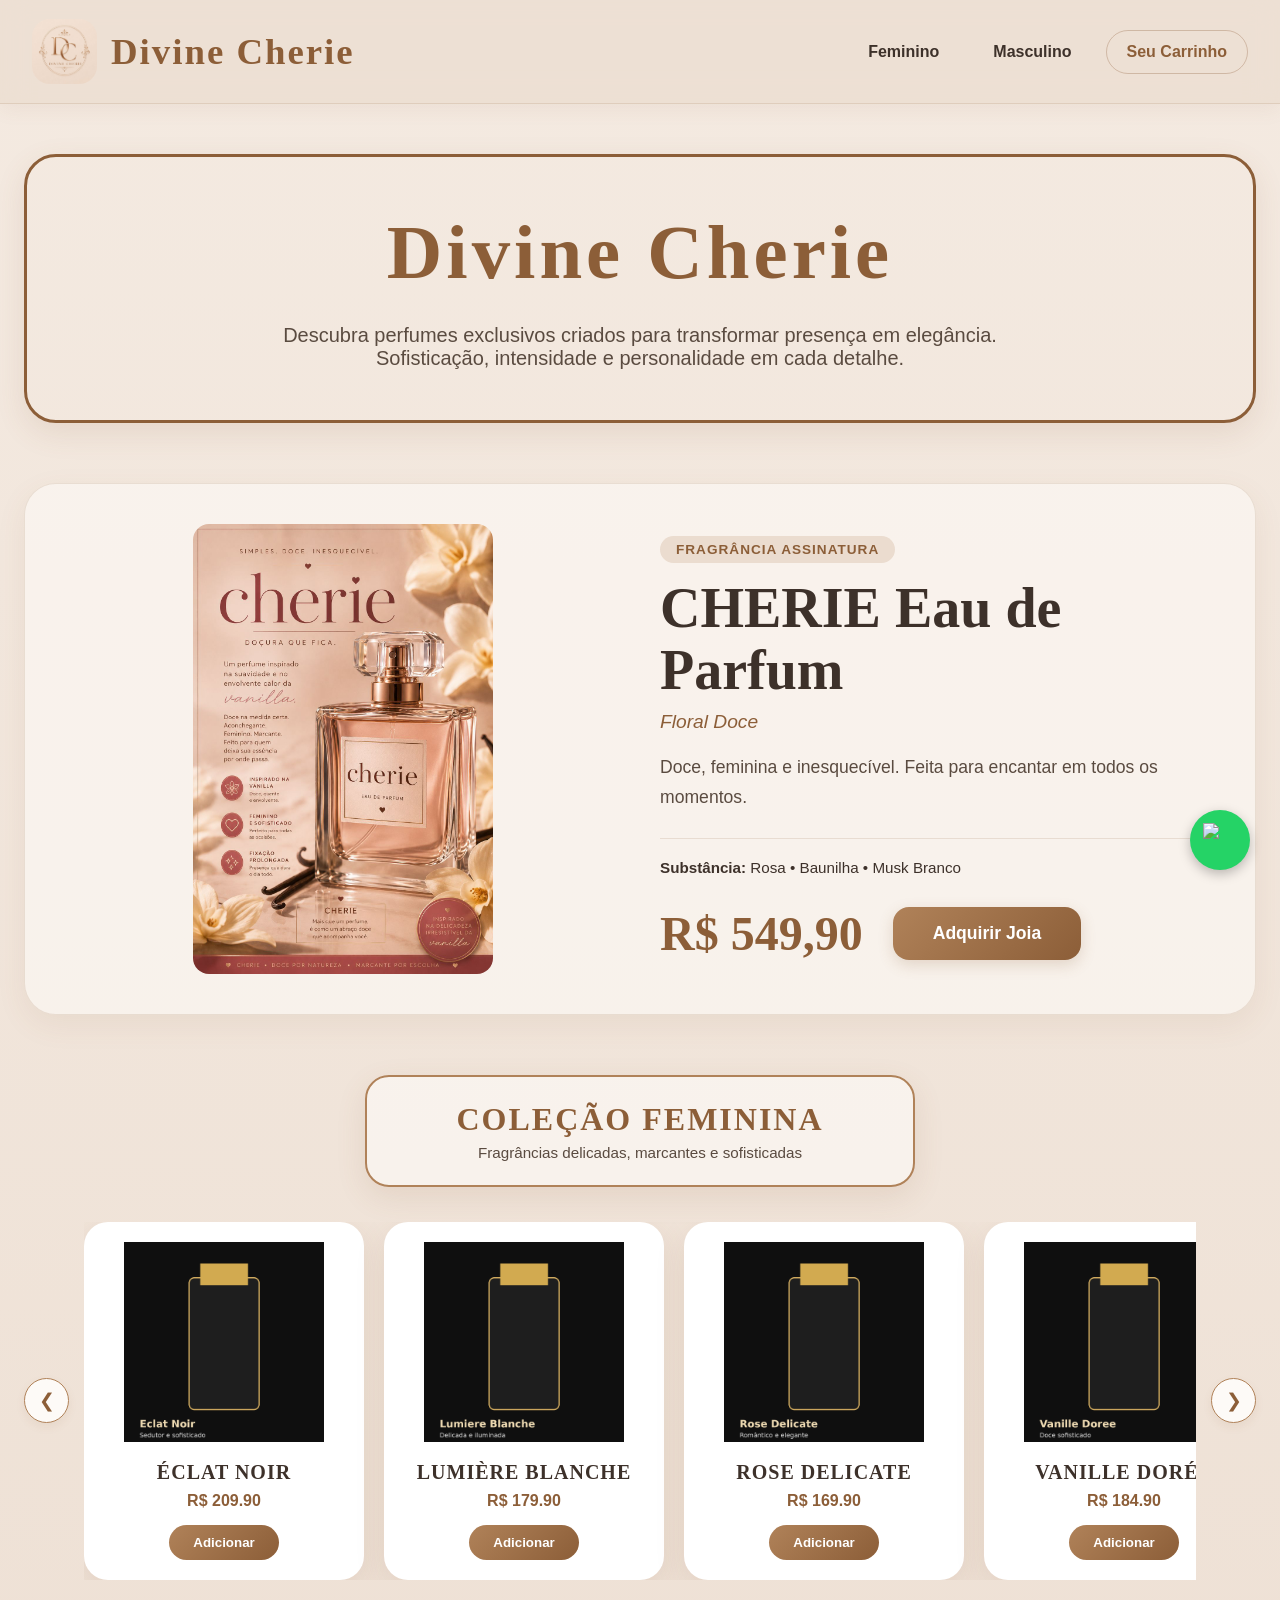
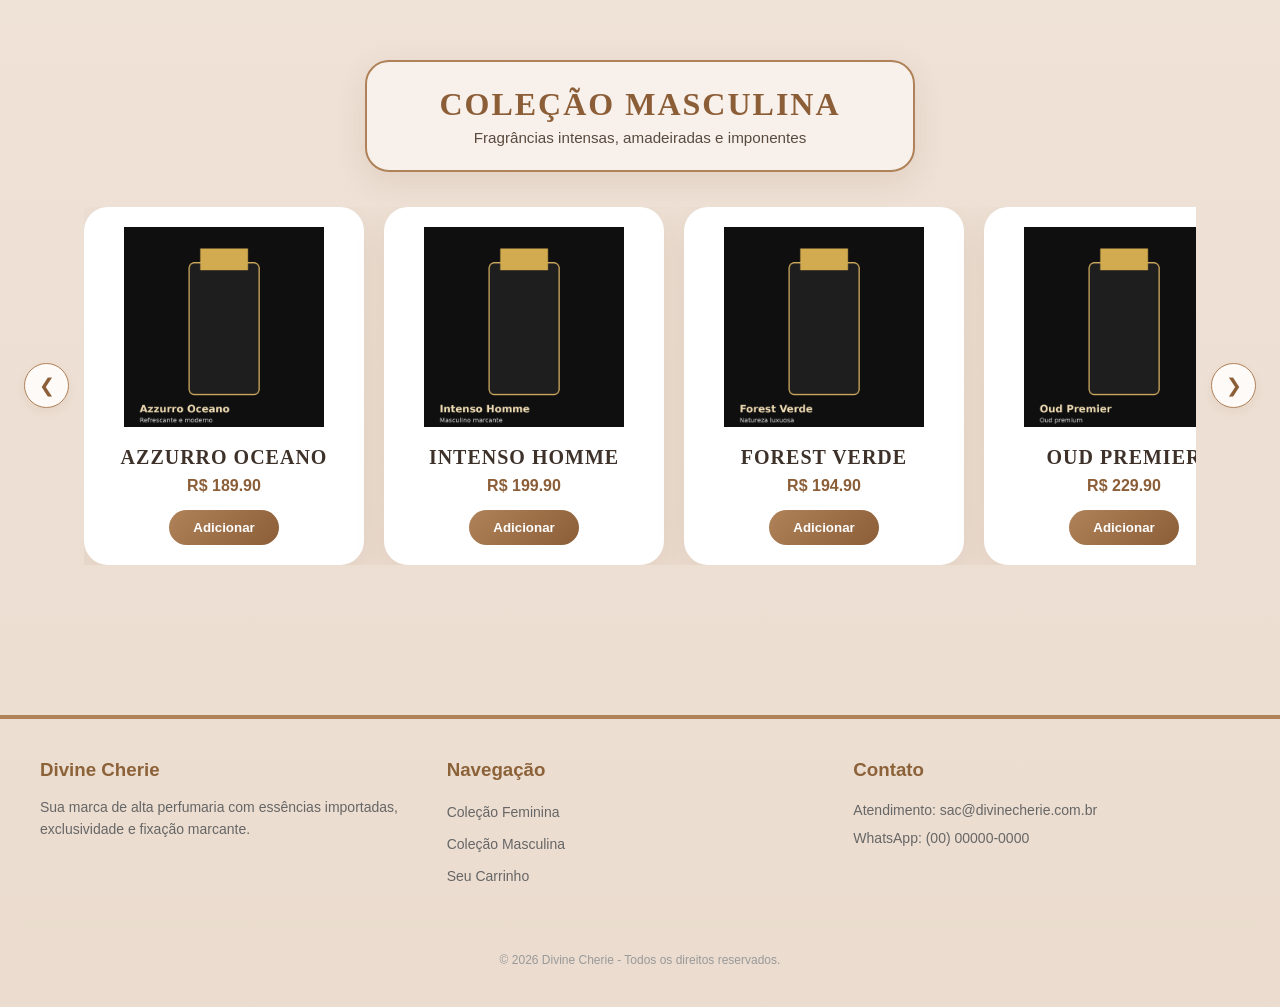
==== commit 01b554a8: "Pp" ====
--- a/Site_perfumes2/index.html
+++ b/Site_perfumes2/index.html
@@ -4,11 +4,35 @@
     <meta charset="UTF-8">
     <meta name="viewport" content="width=device-width, initial-scale=1.0">
     <title>Divine Cherie - Alta Perfumaria</title>
-    <link rel="stylesheet" href="style.css?v=2">
+    <link rel="stylesheet" href="style.css?v=3">
     <link rel="icon" href="Imagens/Logo.jpeg" type="image/x-icon">
     <style>
-        html {
-            scroll-behavior: smooth;
+        html { scroll-behavior: smooth; }
+        .vitrine-wrapper { overflow: hidden; width: 100%; }
+        .vitrine { display: flex; gap: 20px; overflow-x: auto; scroll-behavior: smooth; scrollbar-width: none; }
+        .vitrine::-webkit-scrollbar { display: none; }
+        .carousel-container { display: flex; align-items: center; gap: 15px; position: relative; }
+        .arrow-btn {
+            width: 45px;
+            height: 45px;
+            border: 1px solid #b08259;
+            background-color: #fdfaf7;
+            color: #8c5e38;
+            border-radius: 50%;
+            font-size: 1.2rem;
+            cursor: pointer;
+            display: flex;
+            justify-content: center;
+            align-items: center;
+            transition: all 0.35s ease;
+            box-shadow: 0 4px 10px rgba(140, 94, 56, 0.08);
+            flex-shrink: 0;
+        }
+        .arrow-btn:hover {
+            background: linear-gradient(135deg, #b08259, #8c5e38);
+            color: white;
+            transform: scale(1.05);
+            box-shadow: 0 6px 15px rgba(140, 94, 56, 0.2);
         }
     </style>
 </head>
@@ -29,7 +53,6 @@
             </div>
         </nav>
     </header>
-
     <main class="container">
         <section class="hero">
             <div class="hero-content">
@@ -39,42 +62,56 @@
         </section>
 
         <section class="super-destaque-container" id="container-assinatura">
+            <div style="display: flex; flex-wrap: wrap; gap: 40px; align-items: center; background: rgba(253, 250, 247, 0.6); padding: 40px; border-radius: 32px; border: 1px solid rgba(140, 94, 56, 0.15); box-shadow: 0 10px 30px rgba(140, 94, 56, 0.08); margin-bottom: 60px;">
+                <div style="flex: 1; min-width: 300px; display: flex; justify-content: center;">
+                    <img src="Imagens/cherie.jpeg" alt="Cherie Eau de Parfum" style="max-width: 100%; max-height: 450px; object-fit: contain; border-radius: 16px;">
+                </div>
+                <div style="flex: 1; min-width: 300px;">
+                    <span style="background: #ebdccf; color: #8c5e38; font-size: 0.85rem; font-weight: 700; padding: 6px 16px; border-radius: 999px; letter-spacing: 1px; display: inline-block; margin-bottom: 15px;">FRAGRÂNCIA ASSINATURA</span>
+                    <h2 style="font-family: 'Cormorant Garamond', serif; font-size: 3.5rem; color: #3d312a; margin-bottom: 10px; font-weight: 600; line-height: 1.1;">CHERIE Eau de Parfum</h2>
+                    <p style="font-style: italic; color: #8c5e38; font-size: 1.2rem; margin-bottom: 20px;">Floral Doce</p>
+                    <p style="color: #5a4b40; line-height: 1.7; font-size: 1.1rem; margin-bottom: 25px;">Doce, feminina e inesquecível. Feita para encantar em todos os momentos.</p>
+                    <div style="border-top: 1px solid rgba(140, 94, 56, 0.15); padding-top: 20px; margin-bottom: 30px;">
+                        <p style="color: #3d312a; font-size: 0.95rem;"><strong>Substância:</strong> Rosa • Baunilha • Musk Branco</p>
+                    </div>
+                    <div style="display: flex; align-items: center; gap: 30px; flex-wrap: wrap;">
+                        <span style="font-family: 'Cormorant Garamond', serif; font-size: 3rem; font-weight: 700; color: #8c5e38;">R$ 549,90</span>
+                        <button style="background: linear-gradient(135deg, #b08259, #8c5e38); color: white; border: none; padding: 16px 40px; border-radius: 16px; font-weight: 700; font-size: 1.1rem; cursor: pointer; transition: all 0.35s ease; box-shadow: 0 5px 15px rgba(140, 94, 56, 0.2);">Adquirir Joia</button>
+                    </div>
+                </div>
+            </div>
         </section>
 
         <section class="secao-produtos" id="feminino">
-            <div class="titulo-secao">
+            <div class="titulo-secao-caixa">
                 <h2>Coleção Feminina</h2>
                 <p>Fragrâncias delicadas, marcantes e sofisticadas</p>
             </div>
-            
             <div class="carousel-container">
-                <button class="arrow-btn prev" onclick="scrollCarrossel('vitrine-feminina', -1)">&#10094;</button>
+                <button class="arrow-btn prev" onclick="scrollCarrossel('vitrine-feminina', -1)">❮</button>
                 <div class="vitrine-wrapper">
-                    <div class="vitrine" id="vitrine-feminina">
-                    </div>
+                    <div class="vitrine" id="vitrine-feminina"></div>
                 </div>
-                <button class="arrow-btn next" onclick="scrollCarrossel('vitrine-feminina', 1)">&#10095;</button>
+                <button class="arrow-btn next" onclick="scrollCarrossel('vitrine-feminina', 1)">❯</button>
             </div>
         </section>
 
         <section class="secao-produtos" id="masculino" style="margin-top: 80px;">
-            <div class="titulo-secao">
+            <div class="titulo-secao-caixa">
                 <h2>Coleção Masculina</h2>
                 <p>Fragrâncias intensas, amadeiradas e imponentes</p>
             </div>
-            
             <div class="carousel-container">
-                <button class="arrow-btn prev" onclick="scrollCarrossel('vitrine-masculina', -1)">&#10094;</button>
+                <button class="arrow-btn prev" onclick="scrollCarrossel('vitrine-masculina', -1)">❮</button>
                 <div class="vitrine-wrapper">
-                    <div class="vitrine" id="vitrine-masculina">
-                    </div>
+                    <div class="vitrine" id="vitrine-masculina"></div>
                 </div>
-                <button class="arrow-btn next" onclick="scrollCarrossel('vitrine-masculina', 1)">&#10095;</button>
+                <button class="arrow-btn next" onclick="scrollCarrossel('vitrine-masculina', 1)">❯</button>
             </div>
         </section>
     </main>
 
-    <footer style="margin-top: 100px; padding: 40px 20px; background-color: #f9f6f0; border-top: 1px solid #eaddca; text-align: center;">
+    <footer style="margin-top: 100px; padding: 40px 20px; background-color: transparent; border-top: 4px solid #b08259; text-align: center;">
         <div style="max-width: 1200px; margin: 0 auto; display: flex; flex-wrap: wrap; justify-content: space-between; text-align: left; gap: 20px;">
             <div style="flex: 1; min-width: 250px;">
                 <h3 style="color: #8c6239; margin-bottom: 15px;">Divine Cherie</h3>
@@ -97,109 +134,61 @@
         <p style="color: #999; font-size: 12px;">&copy; 2026 Divine Cherie - Todos os direitos reservados.</p>
     </footer>
 
-    <a href="https://wa.me/5500000000000" class="whatsapp-popup" target="_blank" rel="noopener noreferrer">
-        <img src="https://upload.wikimedia.org/wikipedia/commons/6/6b/WhatsApp.svg" alt="WhatsApp Contato">
+    <a href="https://wa.me" class="whatsapp-popup" target="_blank" rel="noopener noreferrer">
+        <img src="https://flaticon.com" alt="WhatsApp Contato">
     </a>
-
     <script>
         function carregarProdutosDoBanco() {
             const produtos = [
-                { nome: "ÉCLAT NOIR", preco: 209.90, familia_olfativa: "Amadeirado Oriental", essencia_principal: "Baunilha Negra • Couro • Patchouli", descricao: "Sedutor e sofisticado, Éclat Noir foi criado para pessoas intensas e elegantes.", imagem: "Imagens/Eclat Noir.png" },
-                { nome: "LUMIÈRE BLANCHE", preco: 179.90, familia_olfativa: "Floral Musk", essencia_principal: "Flores Brancas • Musk • Baunilha Cremosa", descricao: "Uma fragrância delicada e iluminada, perfeita para mulheres elegantes e românticas.", imagem: "Imagens/Lumiere Blanche.png" },
-                { nome: "AZZURRO OCEANO", preco: 189.90, familia_olfativa: "Aquático Aromático", essencia_principal: "Notas Marinhas • Limão Siciliano • Cedro", descricao: "Refrescante e moderno, transmite liberdade e sensação de brisa do mar.", imagem: "Imagens/Azzurro Oceano.png" },
-                { nome: "INTENSO HOMME", preco: 199.90, familia_olfativa: "Amadeirado Especiado", essencia_principal: "Âmbar • Pimenta • Sândalo", descricao: "Masculino sofisticado e extremamente marcante para homens confiantes.", imagem: "Imagens/Intenso Homme.png" },
-                { nome: "ROSE DELICATE", preco: 169.90, familia_olfativa: "Floral Rosado", essencia_principal: "Rosa Chá • Peônia • Musk", descricao: "Romântico e elegante, perfeito para quem ama fragrâncias femininas suaves.", imagem: "Imagens/Rose Delicate.png" },
-                { nome: "VANILLE DORÉE", preco: 184.90, familia_olfativa: "Oriental Gourmand", essencia_principal: "Baunilha Dourada • Caramelo • Âmbar", descricao: "Doce sofisticado e extremamente viciante, perfeito para noites especiais.", imagem: "Imagens/Vanille Doree.png" },
-                { nome: "FOREST VERDE", preco: 194.90, familia_olfativa: "Verde Amadeirado", essencia_principal: "Cedro • Folhas Verdes • Vetiver", descricao: "Inspirado na natureza luxuosa e na elegância das florestas profundas.", imagem: "Imagens/Forest Verde.png" },
-                { nome: "LAVANDA SERENA", preco: 164.90, familia_olfativa: "Aromático Floral", essencia_principal: "Lavanda Francesa • Musk • Íris", descricao: "Suave, elegante e relaxante, ideal para o dia a dia.", imagem: "Imagens/Lavanda Serena.png" },
-                { nome: "OUD PREMIER", preco: 229.90, familia_olfativa: "Oriental Amadeirado", essencia_principal: "Oud Árabe • Incenso • Âmbar", descricao: "Luxuoso e exótico, inspirado na perfumaria árabe premium.", imagem: "Imagens/Oud Premier.png" },
-                { nome: "SANTAL ÉLÉGANCE", preco: 214.90, familia_olfativa: "Amadeirado Cremoso", essencia_principal: "Sândalo • Baunilha • Musk", descricao: "Elegante e refinado, perfeito para quem ama perfumes sofisticados.", imagem: "Imagens/Santal Elegance.png" },
-                { nome: "BLEU INFINI", preco: 189.90, familia_olfativa: "Fresco Amadeirado", essencia_principal: "Notas Oceânicas • Bergamota • Cedro Azul", descricao: "Moderno, refrescante e extremamente versátil.", imagem: "Imagens/Bleu Infini.png" },
-                { nome: "CITRUS FRAIS", preco: 159.90, familia_olfativa: "Cítrico Fresco", essencia_principal: "Laranja Siciliana • Limão • Musk", descricao: "Leve, vibrante e perfeito para dias quentes.", imagem: "Imagens/Citrus Frais.png" },
-                { nome: "PUREZA FLORAL", preco: 174.90, familia_olfativa: "Floral Limpo", essencia_principal: "Lírio Branco • Jasmim • Musk", descricao: "Delicado, confortável e elegante como pele limpa e hidratada.", imagem: "Imagens/Pureza Floral.png" },
-                { nome: "ABSOLUTO NOIR", preco: 239.90, familia_olfativa: "Oriental Intenso", essencia_principal: "Incenso • Madeira Negra • Âmbar", descricao: "O perfume mais intenso e luxuoso da coleção Divine Cherie.", imagem: "Imagens/Absoluto Noir.png" },
-                { nome: "PÊCHE VELOUTÉE", preco: 169.90, familia_olfativa: "Frutado Floral", essencia_principal: "Pêssego • Flores Brancas • Musk", descricao: "Doce delicado e feminino com toque aveludado irresistível.", imagem: "Imagens/Peche Veloutee.png" },
-                { nome: "MAGNÉTIC AMBER", preco: 224.90, familia_olfativa: "Oriental Âmbar", essencia_principal: "Âmbar Dourado • Baunilha • Especiarias", descricao: "Sensual e sofisticado, perfeito para noites elegantes.", imagem: "Imagens/Magnetic Amber.png" },
-                { nome: "CHAMPAGNE ÉTERNEL", preco: 219.90, familia_olfativa: "Frutado Sofisticado", essencia_principal: "Champagne Rosé • Pera • Musk", descricao: "Luxuoso e brilhante, inspirado em celebrações inesquecíveis.", imagem: "Imagens/Champagne Eternel.png" },
-                { nome: "AURORA DE VÊNUS", preco: 189.90, familia_olfativa: "Floral Oriental", essencia_principal: "Peônia Rosa • Baunilha • Musk Rosado", descricao: "Romântico e encantador, inspirado na delicadeza celestial de Vênus.", imagem: "Imagens/Aurora de Vênus.png" },
-                { nome: "NOIR ECLIPSE", preco: 199.90, familia_olfativa: "Amadeirado Oriental Masculino", essencia_principal: "Couro • Âmbar Negro • Cedro", descricao: "Misterioso, elegante e extremamente marcante.", imagem: "Imagens/noir eclipse.png" },
-                { nome: "CHERIE", preco: 549.90, familia_olfativa: "Floral Doce", essencia_principal: "Rosa • Baunilha • Musk Branco", descricao: "Doce, feminina e inesquecível. Feita para encantar em todos os momentos.", imagem: "Imagens/cherie.jpeg" }
-            ];
-            
-            const vitrineFeminina = document.getElementById('vitrine-feminina');
-            const vitrineMasculina = document.getElementById('vitrine-masculina');
-            const containerAssinatura = document.getElementById('container-assinatura');
-
-            vitrineFeminina.innerHTML = '';
-            vitrineMasculina.innerHTML = '';
-
-            const perfumesMasculinos = [
-                'AZZURRO OCEANO', 'INTENSO HOMME', 'FOREST VERDE', 
-                'BLEU INFINI', 'NOIR ECLIPSE', 'ÉCLAT NOIR', 'OUD PREMIER'
+                { n: "ÉCLAT NOIR", p: 209.90, i: "Imagens/Eclat Noir.png", g: "feminino", d: "Sedutor e sofisticado, Éclat Noir combina baunilha negra e patchouli." },
+                { n: "LUMIÈRE BLANCHE", p: 179.90, i: "Imagens/Lumiere Blanche.png", g: "feminino", d: "Uma fragrância delicada e iluminada com base de flores brancas e musk." },
+                { n: "AZZURRO OCEANO", p: 189.90, i: "Imagens/Azzurro Oceano.png", g: "masculino", d: "Fresco, aquático e moderno. Traz notas marinhas com limão siciliano." },
+                { n: "INTENSO HOMME", p: 199.90, i: "Imagens/Intenso Homme.png", g: "masculino", d: "Um amadeirado especiado marcante com toques intensos de âmbar e pimenta." },
+                { n: "ROSE DELICATE", p: 169.90, i: "Imagens/Rose Delicate.png", g: "feminino", d: "A harmonia clássica da rosa chá com a peônia. Um floral muito suave." },
+                { n: "VANILLE DORÉE", p: 184.90, i: "Imagens/Vanille Doree.png", g: "feminino", d: "Doce oriental gourmand com acordes luxuosos de caramelo e baunilha." },
+                { n: "FOREST VERDE", p: 194.90, i: "Imagens/Forest Verde.png", g: "masculino", d: "Traz notas verdes de vetiver misturadas à robustez clássica do cedro." },
+                { n: "LAVANDA SERENA", p: 164.90, i: "Imagens/Lavanda Serena.png", g: "feminino", d: "Equilibrado e relaxante. Traz o frescor puro da lavanda francesa." },
+                { n: "OUD PREMIER", p: 229.90, i: "Imagens/Oud Premier.png", g: "masculino", d: "Luxuoso e misterioso, baseado no oud árabe premium envolto por incenso." },
+                { n: "SANTAL ÉLÉGANCE", p: 214.90, i: "Imagens/Santal Elegance.png", g: "masculino", d: "A imponência do sândalo amadeirado com a cremosidade da baunilha." },
+                { n: "BLEU INFINI", p: 189.90, i: "Imagens/Bleu Infini.png", g: "masculino", d: "Refrescante amadeirado moderno com notas oceânicas intensas." }
             ];
 
-            produtos.forEach(produto => {
-                const precoFormatado = produto.preco.toLocaleString('pt-BR', { minimumFractionDigits: 2, maximumFractionDigits: 2 });
-                const nomeUpper = produto.nome.toUpperCase();
+            const vFem = document.getElementById('vitrine-feminina');
+            const vMasc = document.getElementById('vitrine-masculina');
+            
+            if (vFem) vFem.innerHTML = ""; 
+            if (vMasc) vMasc.innerHTML = "";
+
+            produtos.forEach(p => {
+                const query = `nome=${encodeURIComponent(p.n)}&preco=${encodeURIComponent('R$ ' + p.p.toFixed(2))}&img=${encodeURIComponent(p.i)}&desc=${encodeURIComponent(p.d)}`;
+                const urlProduto = `Produto.html?${query}`;
                 
-                const cardHTML = `
-                    <div class="card-produto">
-                        <img src="${produto.imagem}" alt="${produto.nome}" onerror="this.onerror=null; this.src='Imagens/Logo.jpeg';">
-                        <h3>${produto.nome}</h3>
-                        <p class="descricao">${produto.essencia_principal}</p>
-                        <span class="preco">R$ ${precoFormatado}</span>
-                        <button class="btn-comprar" onclick="adicionarAoCarrinho('${produto.nome}', '${precoFormatado}', '${produto.imagem}')">Comprar</button>
+                const card = `
+                    <div class="produto-card">
+                        <a href="${urlProduto}" style="text-decoration: none; display: block;">
+                            <img src="${p.i}" alt="${p.n}">
+                            <h3>${p.n}</h3>
+                        </a>
+                        <p>R$ ${p.p.toFixed(2)}</p>
+                        <button>Adicionar</button>
                     </div>
                 `;
-
-                if (nomeUpper === 'CHERIE') {
-                    containerAssinatura.innerHTML = `
-                        <div class="super-destaque-banner">
-                            <div class="super-destaque-imagem">
-                                <img src="${produto.imagem}" alt="${produto.nome}" onerror="this.onerror=null; this.src='Imagens/Logo.jpeg';">
-                            </div>
-                            <div class="super-destaque-info">
-                                <span class="tag-exclusivo">Fragrância Assinatura</span>
-                                <h2>${produto.nome} Eau de Parfum</h2>
-                                <p class="subtitulo-premium">${produto.familia_olfativa}</p>
-                                <p class="descricao-longa">${produto.descricao}</p>
-                                <div class="caracteristicas-mini">
-                                    <span>Substância: ${produto.essencia_principal}</span>
-                                </div>
-                                <div class="preco-comprar-bloco">
-                                    <span class="preco-destaque">R$ ${precoFormatado}</span>
-                                    <button class="btn-comprar-premium" onclick="adicionarAoCarrinho('${produto.nome}', '${precoFormatado}', '${produto.imagem}')">Adquirir Joia</button>
-                                </div>
-                            </div>
-                        </div>
-                    `;
-                } else if (perfumesMasculinos.includes(nomeUpper)) {
-                    vitrineMasculina.innerHTML += cardHTML;
-                } else {
-                    vitrineFeminina.innerHTML += cardHTML;
-                }
+                if (p.g === "feminino" && vFem) vFem.innerHTML += card;
+                if (p.g === "masculino" && vMasc) vMasc.innerHTML += card;
             });
         }
 
-        function rolarParaSecao(idSecao) {
-            const elemento = document.getElementById(idSecao);
-            if (elemento) {
-                elemento.scrollIntoView({ behavior: 'smooth' });
-            }
+        function scrollCarrossel(id, dir) {
+            const vitrine = document.getElementById(id);
+            if (vitrine) { vitrine.scrollBy({ left: dir * 300, behavior: 'smooth' }); }
         }
 
-        function adicionarAoCarrinho(nome, preco, imagem) {
-            const urlDestino = `carrinho.html?produto=${encodeURIComponent(nome)}&preco=${encodeURIComponent(preco)}&img=${encodeURIComponent(imagem)}`;
-            window.location.href = urlDestino;
-        }
-
-        function scrollCarrossel(idVitrine, direcao) {
-            const vitrine = document.getElementById(idVitrine);
-            const scrollAmount = 340;
-            vitrine.scrollBy({ left: direcao * scrollAmount, behavior: 'smooth' });
+        function rolarParaSecao(id) {
+            const secao = document.getElementById(id);
+            if (secao) { secao.scrollIntoView({ behavior: 'smooth' }); }
         }
 
         window.onload = carregarProdutosDoBanco;
     </script>
 </body>
-</html>+</html>
--- a/Site_perfumes2/style.css
+++ b/Site_perfumes2/style.css
@@ -1,4 +1,4 @@
-@import url('https://fonts.googleapis.com/css2?family=Cormorant+Garamond:wght=500;600;700&family=Montserrat:wght=300;400;500;600;700&display=swap');
+@import url('https://googleapis.com');
 
 :root {
     --bg: #ebdccf;
@@ -123,6 +123,259 @@
     border-radius: 999px !important;
 }
 
+.container {
+    max-width: 1400px;
+    margin: auto;
+    padding: 50px 24px;
+}
+
+.hero {
+    background: transparent;
+    border: 3px solid var(--gold-dark);
+    min-height: 260px;
+    border-radius: 32px;
+    display: flex;
+    align-items: center;
+    justify-content: center;
+    text-align: center;
+    padding: 50px 40px;
+    margin-bottom: 60px;
+    box-shadow: var(--shadow);
+}
+
+.hero-content h1 {
+    font-family: 'Cormorant Garamond', serif;
+    font-size: 4.8rem;
+    font-weight: 600;
+    color: var(--gold-dark);
+    margin-bottom: 24px;
+    letter-spacing: 4px;
+    line-height: 1.2;
+}
+
+.hero-content p {
+    color: var(--text-light);
+    font-size: 1.25rem;
+    font-weight: 400;
+    max-width: 780px;
+    margin: auto;
+}
+
+.vitrine-wrapper {
+    overflow: hidden;
+    width: 100%;
+}
+
+.vitrine {
+    display: flex;
+    gap: 20px;
+    overflow-x: auto;
+    scroll-behavior: smooth;
+    scrollbar-width: none;
+}
+
+.vitrine::-webkit-scrollbar {
+    display: none;
+}
+
+.carousel-container {
+    display: flex;
+    align-items: center;
+    gap: 15px;
+    position: relative;
+}
+
+.arrow-btn {
+    width: 45px;
+    height: 45px;
+    border: 1px solid var(--gold);
+    background-color: var(--white);
+    color: var(--gold-dark);
+    border-radius: 50%;
+    font-size: 1.2rem;
+    cursor: pointer;
+    display: flex;
+    justify-content: center;
+    align-items: center;
+    transition: var(--transition);
+    box-shadow: 0 4px 10px rgba(140, 94, 56, 0.08);
+    flex-shrink: 0;
+}
+
+.arrow-btn:hover {
+    background: linear-gradient(135deg, var(--gold), var(--gold-dark));
+    color: white;
+    transform: scale(1.05);
+    box-shadow: 0 6px 15px rgba(140, 94, 56, 0.2);
+}
+
+.titulo-secao-caixa {
+    background: rgba(253, 250, 247, 0.65);
+    border: 2px solid var(--gold);
+    border-radius: var(--radius);
+    padding: 24px;
+    text-align: center;
+    max-width: 550px;
+    margin: 40px auto 35px auto;
+    box-shadow: var(--shadow);
+}
+
+.titulo-secao-caixa h2 {
+    font-family: 'Cormorant Garamond', serif;
+    font-size: 2rem;
+    color: var(--gold-dark);
+    margin-bottom: 6px;
+    letter-spacing: 2px;
+    text-transform: uppercase;
+}
+
+.titulo-secao-caixa p {
+    font-family: 'Montserrat', sans-serif;
+    font-size: 0.95rem;
+    color: var(--text-light);
+}
+
+.produto-card {
+    min-width: 280px;
+    background: #ffffff;
+    padding: 20px;
+    border-radius: var(--radius);
+    box-shadow: var(--shadow);
+    text-align: center;
+    transition: var(--transition);
+}
+
+.produto-card:hover {
+    transform: translateY(-5px);
+    box-shadow: var(--shadow-hover);
+}
+
+.produto-card img {
+    max-width: 100%;
+    height: 200px;
+    object-fit: contain;
+    margin-bottom: 15px;
+}
+
+.produto-card h3 {
+    font-family: 'Cormorant Garamond', serif;
+    font-size: 1.25rem !important;
+    color: var(--brown);
+    margin-bottom: 8px;
+    font-weight: 700;
+    letter-spacing: 1px;
+    text-transform: uppercase;
+}
+
+.produto-card p {
+    font-size: 1rem !important;
+    color: var(--gold-dark);
+    font-weight: 700;
+    margin-bottom: 15px;
+}
+
+.produto-card button {
+    background: linear-gradient(135deg, var(--gold), var(--gold-dark));
+    color: white;
+    border: none;
+    padding: 10px 24px;
+    border-radius: 999px;
+    cursor: pointer;
+    font-weight: 600;
+    transition: var(--transition);
+}
+.pagina-produto-container {
+    display: flex;
+    align-items: center; 
+    justify-content: space-between;
+    gap: 40px;
+    background: rgba(255, 255, 255, 0.6);
+    backdrop-filter: blur(10px);
+    -webkit-backdrop-filter: blur(10px);
+    padding: 40px;
+    border-radius: 30px;
+    margin-top: 40px;
+    box-shadow: var(--shadow);
+}
+
+.produto-col-esquerda {
+    flex: 1;
+    display: flex;
+    justify-content: center;
+}
+
+.produto-col-esquerda img {
+    max-width: 320px;
+    height: auto;
+    object-fit: contain;
+    border-radius: 20px;
+}
+
+.produto-col-direita {
+    flex: 1.2; 
+    display: flex;
+    flex-direction: column;
+    text-align: left;
+}
+
+.grupo-botoes-vendas {
+    display: flex;
+    flex-direction: column;
+    gap: 12px;
+    margin-top: 25px;
+}
+
+.btn-venda-fake {
+    width: 100%;
+    max-width: 350px;
+    border: none;
+    border-radius: 15px;
+    padding: 18px;
+    font-size: 1rem;
+    font-weight: 700;
+    cursor: pointer;
+    font-family: 'Montserrat', sans-serif;
+    transition: var(--transition);
+}
+
+.btn-add-carrinho {
+    background: #fff;
+    border: 2px solid var(--gold);
+    color: var(--gold-dark);
+}
+
+.btn-comprar-agora {
+    background: linear-gradient(135deg, #b08259, #8c5e38);
+    color: white;
+}
+
+.btn-venda-fake:hover {
+    transform: translateY(-3px);
+    box-shadow: var(--shadow-hover);
+}
+
+#detalhePreco {
+    font-family: 'Cormorant Garamond', serif !important;
+    font-size: 2.5rem !important;
+    font-weight: 700 !important;
+    color: var(--gold-dark) !important;
+    display: block;
+    margin-bottom: 25px;
+}
+
+#detalheDescricao {
+    font-size: 1rem !important;
+    color: var(--text-light) !important;
+    line-height: 1.6 !important;
+    margin-bottom: 20px;
+    display: -webkit-box;
+    -webkit-line-clamp: 3;
+    -webkit-box-orient: vertical;
+    overflow: hidden;
+    text-overflow: ellipsis;
+    height: 4.8em; 
+}
+
 .cart-page-container {
     max-width: 1200px;
     margin: 40px auto;
@@ -160,12 +413,13 @@
     gap: 30px;
     padding-bottom: 30px;
     border-bottom: 1px solid rgba(140, 94, 56, 0.15);
+    margin-bottom: 30px;
 }
 
 .cart-item-image-wrapper {
     width: 180px;
     height: 180px;
-    background: var(--white);
+    background: #ffffff;
     border: 1px solid rgba(140, 94, 56, 0.12);
     border-radius: 20px;
     display: flex;
@@ -182,11 +436,8 @@
     object-fit: contain;
 }
 
-.cart-item-details {
-    flex: 1;
-}
-
 .cart-item-name {
+    font-family: 'Cormorant Garamond', serif;
     font-size: 1.6rem;
     font-weight: 700;
     color: var(--brown);
@@ -203,14 +454,13 @@
 
 .cart-item-price {
     font-family: 'Cormorant Garamond', serif;
-    font-size: 2.2rem;
+    font-size: 1.8rem;
     font-weight: 700;
     color: var(--gold-dark);
     display: block;
 }
 
 .shipping-section {
-    margin-top: 35px;
     background: rgba(140, 94, 56, 0.04);
     padding: 24px;
     border-radius: 20px;
@@ -235,17 +485,12 @@
     padding: 14px 20px;
     border-radius: 12px;
     border: 1px solid rgba(140, 94, 56, 0.25);
-    background: var(--white);
+    background: #ffffff;
     font-family: 'Montserrat', sans-serif;
     font-size: 0.95rem;
     color: var(--brown);
     outline: none;
     transition: var(--transition);
-}
-
-.shipping-input-group input:focus {
-    border-color: var(--gold);
-    box-shadow: 0 0 0 3px rgba(176, 130, 89, 0.15);
 }
 
 .shipping-input-group button {
@@ -261,11 +506,11 @@
 
 .shipping-input-group button:hover {
     background: var(--gold-dark);
-    color: white;
+    color: #ffffff;
 }
 
 .cart-summary-sidebar {
-    background: var(--white);
+    background: #ffffff;
     border: 1px solid rgba(140, 94, 56, 0.15);
     border-radius: 24px;
     padding: 30px;
@@ -321,7 +566,7 @@
     font-family: 'Montserrat', sans-serif;
     font-size: 1.1rem;
     font-weight: 700;
-    color: white;
+    color: #ffffff;
     background: linear-gradient(135deg, var(--gold), var(--gold-dark));
     border: none;
     padding: 16px;
@@ -357,329 +602,12 @@
     color: var(--brown);
 }
 
-.container {
-    max-width: 1400px;
-    margin: auto;
-    padding: 50px 24px;
-}
-
-.hero {
-    background: transparent;
-    border: 3px solid var(--gold-dark);
-    min-height: 260px;
-    border-radius: 32px;
-    display: flex;
-    align-items: center;
-    justify-content: center;
+footer {
+    margin-top: 100px;
+    padding: 40px 20px;
+    background-color: transparent !important;
+    border-top: 4px solid var(--gold) !important;
     text-align: center;
-    padding: 50px 40px;
-    margin-bottom: 60px;
-    box-shadow: var(--shadow);
-}
-
-.hero-content h1 {
-    font-family: 'Cormorant Garamond', serif;
-    font-size: 4.8rem;
-    font-weight: 600;
-    color: var(--gold-dark);
-    margin-bottom: 24px;
-    letter-spacing: 4px;
-    line-height: 1.2;
-}
-
-.hero-content p {
-    color: var(--text-light);
-    font-size: 1.25rem;
-    font-weight: 400;
-    max-width: 780px;
-    margin: auto;
-    line-height: 2;
-    letter-spacing: 0.5px;
-}
-
-.super-destaque-container {
-    width: 100%;
-    margin-bottom: 60px;
-}
-
-.super-destaque-banner {
-    display: flex;
-    background: transparent;
-    border-radius: 32px;
-    overflow: hidden;
-    padding: 0;
-    gap: 40px;
-}
-
-.super-destaque-imagem {
-    flex: 1.2;
-    min-height: 520px;
-    display: flex;
-    justify-content: center;
-    align-items: center;
-    padding: 15px;
-    border: 1.5px solid var(--gold-dark);
-    border-radius: 24px;
-    background: transparent;
-}
-
-.super-destaque-imagem img {
-    width: 100%;
-    height: 100%;
-    max-height: 490px;
-    object-fit: contain;
-    transition: var(--transition);
-}
-
-.super-destaque-banner:hover .super-destaque-imagem img {
-    transform: scale(1.03);
-}
-
-.super-destaque-info {
-    flex: 1;
-    padding: 30px 10px;
-    display: flex;
-    flex-direction: column;
-    justify-content: center;
-    align-items: flex-start;
-}
-
-.tag-exclusivo {
-    display: inline-block;
-    background: rgba(176, 130, 89, 0.15);
-    color: var(--gold-dark);
-    font-size: 0.85rem;
-    font-weight: 700;
-    text-transform: uppercase;
-    letter-spacing: 2px;
-    padding: 6px 16px;
-    border-radius: 999px;
-    margin-bottom: 18px;
-}
-
-.super-destaque-info h2 {
-    font-family: 'Cormorant Garamond', serif;
-    font-size: 3.2rem;
-    font-weight: 700;
-    color: var(--gold-dark);
-    line-height: 1.1;
-    margin-bottom: 8px;
-}
-
-.subtitulo-premium {
-    font-size: 1.2rem;
-    font-weight: 500;
-    color: var(--gold);
-    font-style: italic;
-    margin-bottom: 20px;
-}
-
-.descricao-longa {
-    font-size: 1rem;
-    line-height: 1.7;
-    color: var(--text-light);
-    margin-bottom: 24px;
-}
-
-.caracteristicas-mini {
-    display: flex;
-    flex-wrap: wrap;
-    gap: 12px;
-    margin-bottom: 30px;
-}
-
-.caracteristicas-mini span {
-    font-size: 0.85rem;
-    font-weight: 500;
-    background: var(--bg-soft);
-    color: var(--brown);
-    padding: 8px 14px;
-    border-radius: 12px;
-}
-
-.preco-comprar-bloco {
-    display: flex;
-    align-items: center;
-    gap: 30px;
-    width: 100%;
-}
-
-.preco-destaque {
-    font-family: 'Cormorant Garamond', serif;
-    font-size: 2.6rem;
-    font-weight: 700;
-    color: var(--gold-dark);
-}
-
-.btn-comprar-premium {
-    flex: 1;
-    max-width: 260px;
-    border: none;
-    border-radius: 18px;
-    padding: 16px 24px;
-    font-size: 1.1rem;
-    font-weight: 700;
-    cursor: pointer;
-    background: linear-gradient(135deg, var(--gold), var(--gold-dark));
-    color: white;
-    transition: var(--transition);
-    text-decoration: none;
-    text-align: center;
-    box-shadow: 0 6px 20px rgba(140, 94, 56, 0.15);
-}
-
-.btn-comprar-premium:hover {
-    transform: translateY(-3px);
-    box-shadow: 0 12px 25px rgba(140, 94, 56, 0.25);
-}
-
-.titulo-secao {
-    text-align: center;
-    margin-bottom: 40px;
-}
-
-.titulo-secao h2 {
-    font-family: 'Cormorant Garamond', serif;
-    font-size: 2.6rem;
-    font-weight: 700;
-    color: var(--gold-dark);
-    margin-bottom: 12px;
-    letter-spacing: 2px;
-}
-
-.titulo-secao p {
-    font-size: 1.1rem;
-    color: var(--text-light);
-    letter-spacing: 0.5px;
-}
-
-.destaque-titulo {
-    font-family: 'Cormorant Garamond', serif;
-    text-align: center;
-    font-size: 3rem;
-    color: var(--gold-dark);
-    margin: 40px 0;
-    letter-spacing: 3px;
-    text-transform: uppercase;
-    border-bottom: 2px solid var(--gold);
-    display: table;
-    margin-left: auto;
-    margin-right: auto;
-    padding-bottom: 10px;
-}
-
-.carousel-container {
-    position: relative;
-    display: flex;
-    align-items: center;
-    width: 100%;
-}
-
-.vitrine-wrapper {
-    overflow: hidden;
-    width: 100%;
-    padding: 20px 5px;
-}
-
-.vitrine {
-    display: flex;
-    gap: 35px;
-    transition: transform 0.5s ease-in-out;
-}
-
-.card-produto {
-    min-width: 300px;
-    flex: 0 0 auto;
-    background: var(--white);
-    backdrop-filter: blur(16px);
-    border: 1px solid rgba(140, 94, 56, 0.12);
-    border-radius: 30px;
-    overflow: hidden;
-    box-shadow: var(--shadow);
-    transition: var(--transition);
-    text-align: center;
-    padding-bottom: 24px;
-}
-
-.card-produto:hover {
-    transform: translateY(-5px);
-    box-shadow: var(--shadow-hover);
-}
-
-.card-produto img {
-    width: 100%;
-    height: 320px;
-    object-fit: contain;
-    padding: 28px;
-    transition: transform 0.5s ease;
-}
-
-.card-produto h3 {
-    font-size: 1.4rem;
-    margin-bottom: 8px;
-    color: var(--brown);
-}
-
-.descricao {
-    font-size: 0.9rem;
-    color: var(--text-light);
-    padding: 0 15px;
-    margin-bottom: 15px;
-    min-height: 34px;
-    display: flex;
-    align-items: center;
-    justify-content: center;
-}
-
-.preco {
-    display: block;
-    font-size: 1.8rem;
-    font-weight: 700;
-    color: var(--gold-dark);
-    margin-bottom: 20px;
-    font-family: 'Cormorant Garamond', serif;
-}
-
-.arrow-btn {
-    background: var(--gold);
-    color: white;
-    border: none;
-    font-size: 1.5rem;
-    width: 50px;
-    height: 50px;
-    cursor: pointer;
-    border-radius: 50%;
-    z-index: 10;
-    transition: var(--transition);
-    flex-shrink: 0;
-    box-shadow: 0 4px 10px rgba(0,0,0,0.05);
-}
-
-.arrow-btn:hover {
-    background: var(--gold-dark);
-    transform: scale(1.1);
-}
-
-.btn-comprar {
-    display: block;
-    width: 85%;
-    margin: 0 auto;
-    border: none;
-    border-radius: 18px;
-    padding: 16px;
-    font-size: 1.1rem;
-    font-weight: 700;
-    cursor: pointer;
-    background: linear-gradient(135deg, var(--gold), var(--gold-dark));
-    color: white;
-    transition: var(--transition);
-    text-decoration: none;
-    text-align: center;
-}
-
-.btn-comprar:hover {
-    transform: translateY(-3px);
-    box-shadow: 0 12px 25px rgba(140, 94, 56, 0.25);
 }
 
 .whatsapp-popup {
@@ -693,77 +621,41 @@
     display: flex;
     justify-content: center;
     align-items: center;
-    box-shadow: 0 4px 15px rgba(0, 0, 0, 0.15);
+    box-shadow: 0 4px 12px rgba(0, 0, 0, 0.25);
     z-index: 9999;
-    transition: all 0.3s ease;
+    transition: transform 0.3s ease;
+    text-decoration: none !important;
+    font-size: 0 !important;
+    color: transparent !important;
+    overflow: hidden;
 }
 
 .whatsapp-popup:hover {
     transform: scale(1.1);
-    box-shadow: 0 6px 20px rgba(37, 211, 102, 0.3);
 }
 
 .whatsapp-popup img {
     width: 35px;
     height: 35px;
+    object-fit: contain;
+    display: block;
 }
 
 @media (max-width: 992px) {
-    .super-destaque-banner {
-        flex-direction: column;
-        gap: 20px;
-    }
-    .super-destaque-imagem {
-        min-height: 300px;
-    }
-    .super-destaque-info {
-        padding: 10px;
-    }
-    .super-destaque-info h2 {
-        font-size: 2.4rem;
-    }
-    .preco-comprar-bloco {
-        flex-direction: column;
-        align-items: flex-start;
-        gap: 15px;
-    }
-    .btn-comprar-premium {
-        max-width: 100%;
-        width: 100%;
-    }
-    .card-produto { 
-        min-width: 260px; 
-    }
-    .hero-content h1 { 
-        font-size: 3.2rem; 
-    }
-    .hero-content p { 
-        font-size: 1.1rem; 
-    }
-    .destaque-titulo { 
-        font-size: 2.2rem; 
-    }
     .cart-content-layout {
         grid-template-columns: 1fr;
-        gap: 30px;
     }
 }
 
 @media (max-width: 768px) {
-    .cart-card {
-        padding: 25px 20px;
+    .pagina-produto-container {
+        flex-direction: column;
+        text-align: center;
     }
-    .cart-title {
-        font-size: 2.4rem;
-        margin-bottom: 25px;
+    .produto-col-white, .produto-col-direita {
+        text-align: center;
     }
-    .cart-item {
-        flex-direction: column;
-        align-items: center;
-        text-align: center;
-        gap: 20px;
+    .btn-venda-fake {
+        margin: auto;
     }
-    .shipping-input-group {
-        max-width: 100%;
-    }
-}+}
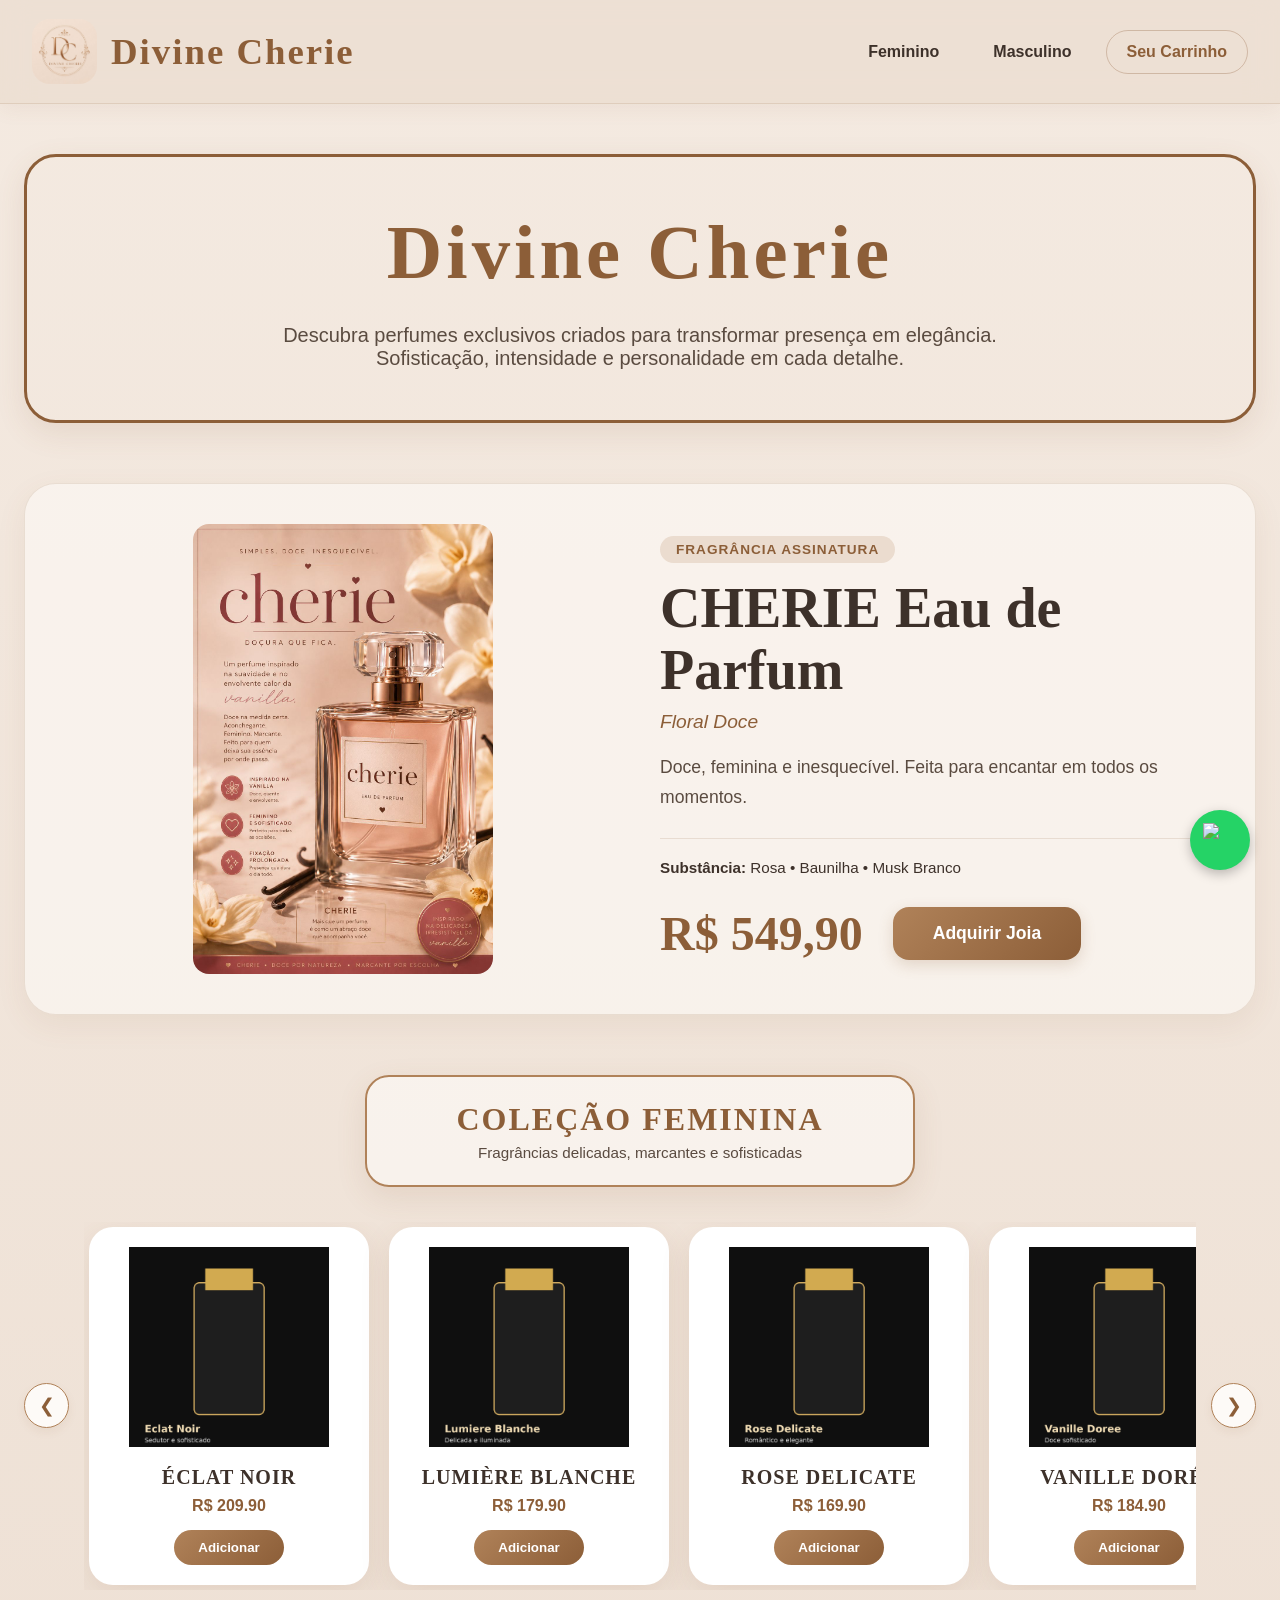
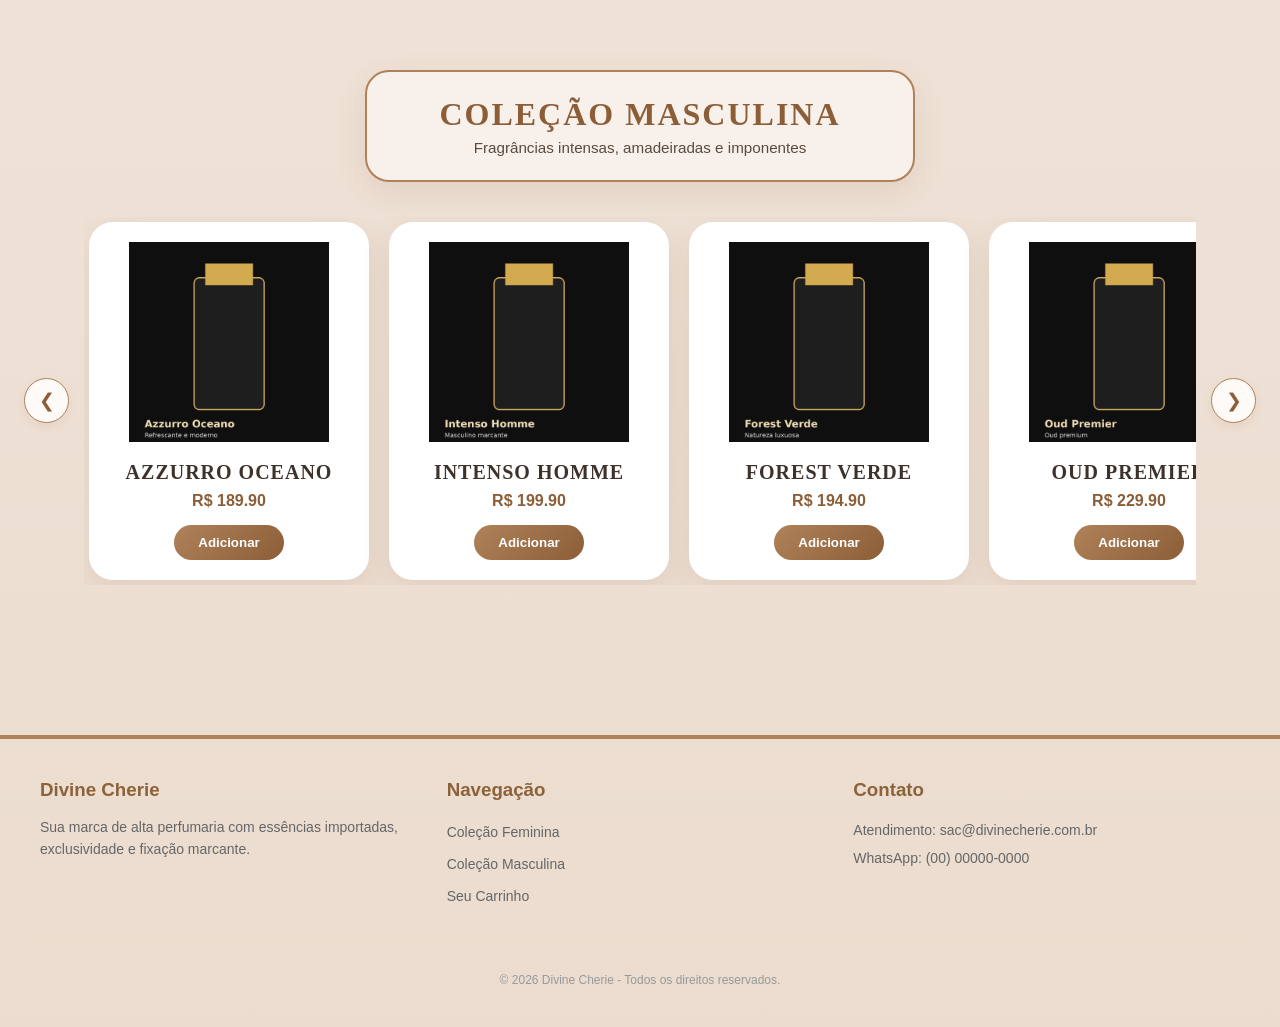
==== commit afb30cd8: "Pp" ====
--- a/Site_perfumes2/index.html
+++ b/Site_perfumes2/index.html
@@ -179,9 +179,30 @@
         }
 
         function scrollCarrossel(id, dir) {
-            const vitrine = document.getElementById(id);
-            if (vitrine) { vitrine.scrollBy({ left: dir * 300, behavior: 'smooth' }); }
-        }
+
+const vitrine = document.getElementById(id);
+
+if (!vitrine) return;
+
+const card = vitrine.querySelector(".produto-card");
+
+if (!card) return;
+
+const estilo = window.getComputedStyle(vitrine);
+
+const gap =
+    parseInt(estilo.gap) ||
+    parseInt(estilo.columnGap) ||
+    20;
+
+const distancia = card.offsetWidth + gap;
+
+vitrine.scrollBy({
+    left: dir * distancia,
+    behavior: "smooth"
+});
+
+}
 
         function rolarParaSecao(id) {
             const secao = document.getElementById(id);
--- a/Site_perfumes2/style.css
+++ b/Site_perfumes2/style.css
@@ -170,8 +170,11 @@
     display: flex;
     gap: 20px;
     overflow-x: auto;
+    overflow-y: hidden;
     scroll-behavior: smooth;
     scrollbar-width: none;
+    scroll-snap-type: x proximity;
+    padding: 5px;
 }
 
 .vitrine::-webkit-scrollbar {
